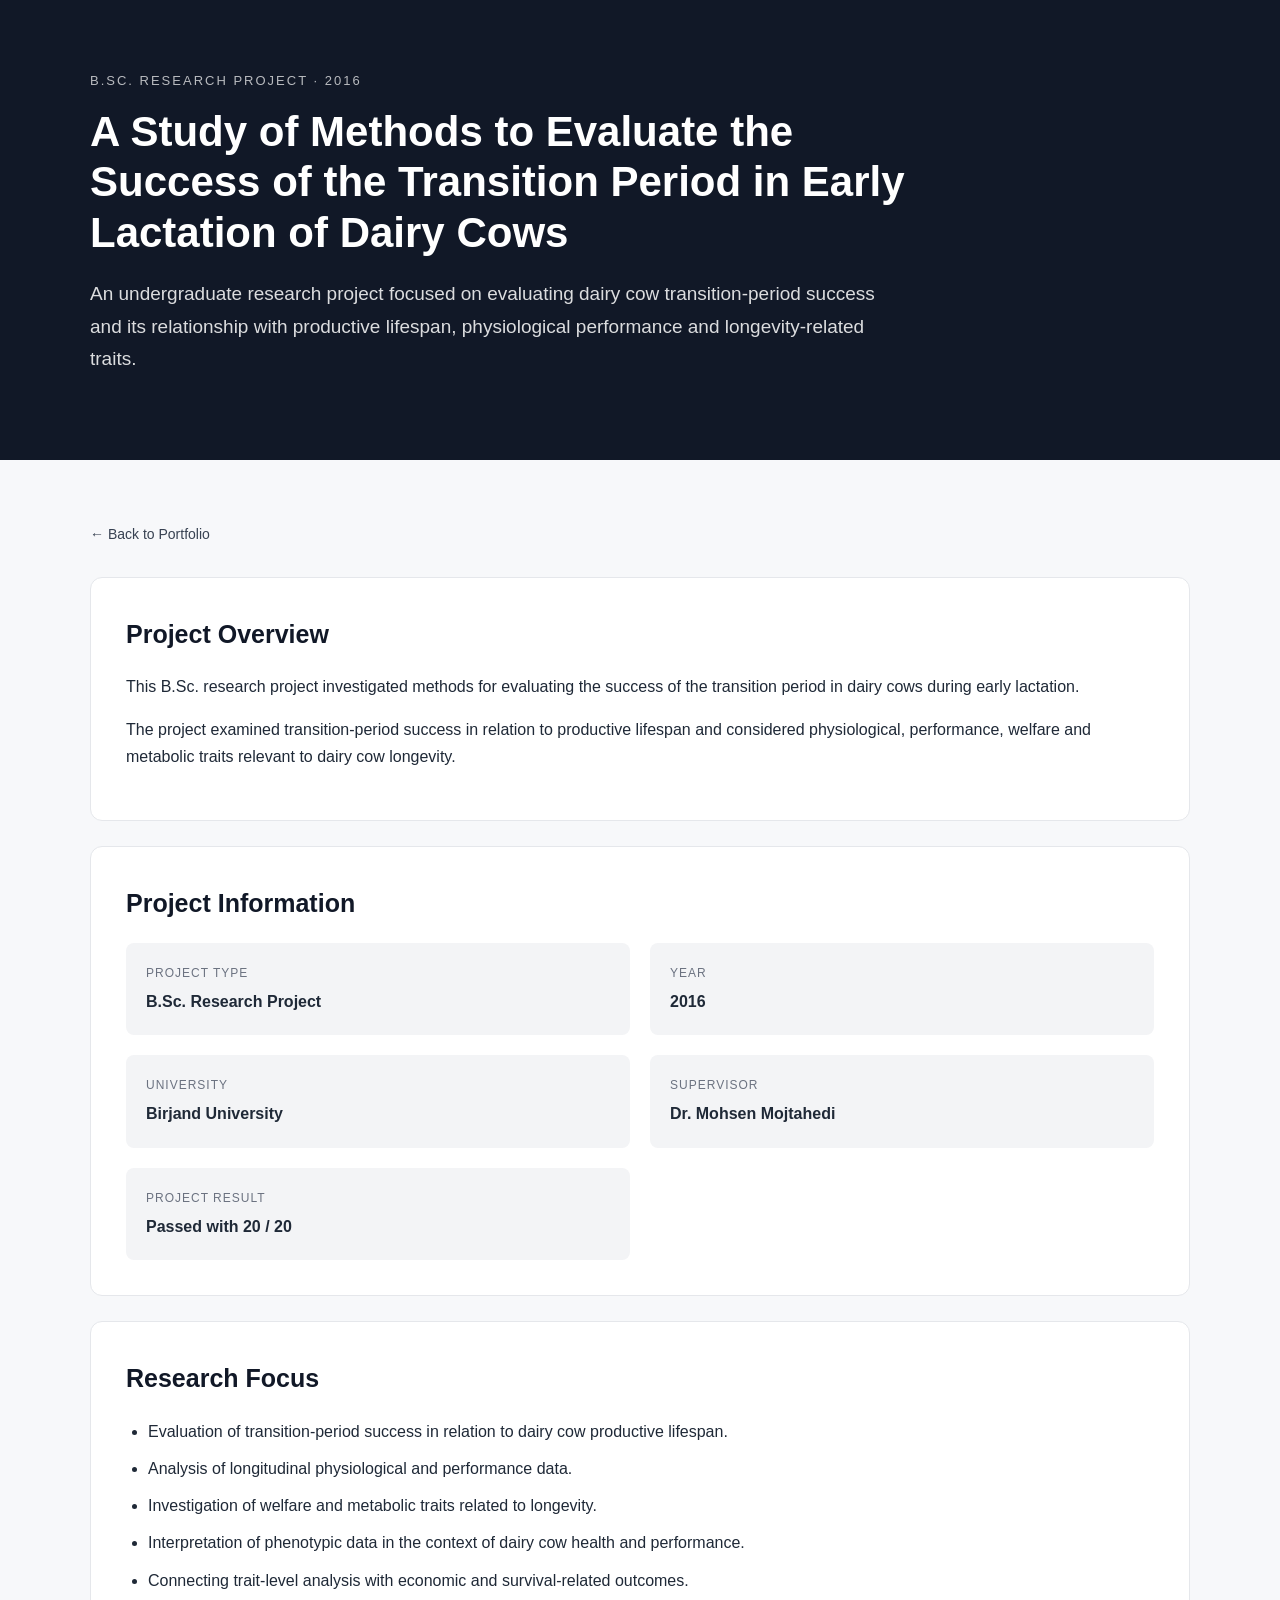
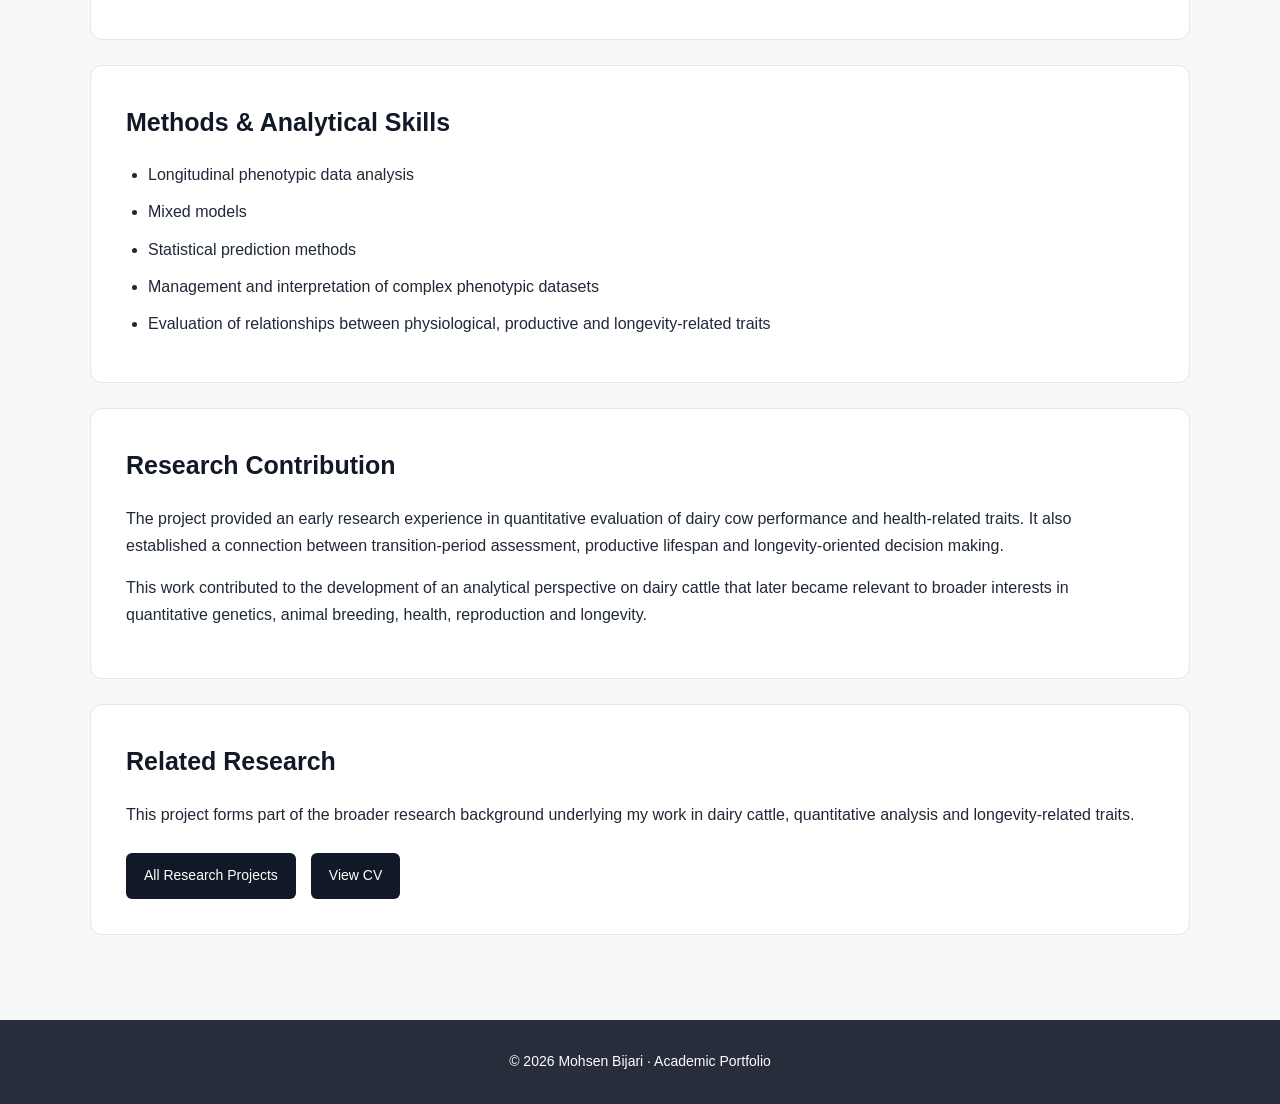
==== projects/dairy-transition-period.html @ c910ec45 "Create dairy-transition-period.html" ====
<!DOCTYPE html>
<html lang="en">

<head>

    <meta charset="UTF-8">

    <meta name="viewport"
          content="width=device-width, initial-scale=1.0">

    <title>Dairy Cow Transition Period | Mohsen Bijari</title>

    <style>

        * {
            box-sizing: border-box;
            margin: 0;
            padding: 0;
        }

        body {
            font-family: Arial, Helvetica, sans-serif;
            background: #f7f8fa;
            color: #1f2937;
            line-height: 1.7;
        }

        .container {
            width: 90%;
            max-width: 1100px;
            margin: auto;
        }

        header {
            background: #111827;
            color: white;
            padding: 70px 0;
        }

        .label {
            font-size: 13px;
            text-transform: uppercase;
            letter-spacing: 2px;
            opacity: 0.7;
            margin-bottom: 15px;
        }

        h1 {
            font-size: 42px;
            line-height: 1.2;
            margin-bottom: 20px;
            max-width: 850px;
        }

        .subtitle {
            font-size: 19px;
            max-width: 800px;
            opacity: 0.85;
        }

        main {
            padding: 60px 0;
        }

        .section {
            background: white;
            padding: 35px;
            margin-bottom: 25px;
            border-radius: 12px;
            border: 1px solid #e5e7eb;
        }

        h2 {
            font-size: 25px;
            margin-bottom: 18px;
            color: #111827;
        }

        p {
            margin-bottom: 15px;
        }

        ul {
            padding-left: 22px;
        }

        li {
            margin-bottom: 10px;
        }

        .project-meta {
            display: grid;
            grid-template-columns: repeat(2, 1fr);
            gap: 20px;
        }

        .meta-item {
            padding: 20px;
            background: #f3f4f6;
            border-radius: 8px;
        }

        .meta-label {
            font-size: 12px;
            text-transform: uppercase;
            letter-spacing: 1px;
            color: #6b7280;
            margin-bottom: 5px;
        }

        .meta-value {
            font-weight: 600;
        }

        .links {
            display: flex;
            gap: 15px;
            flex-wrap: wrap;
            margin-top: 25px;
        }

        .button {
            display: inline-block;
            padding: 11px 18px;
            background: #111827;
            color: white;
            text-decoration: none;
            border-radius: 6px;
            font-size: 14px;
        }

        .button:hover {
            opacity: 0.85;
        }

        .back-link {
            display: inline-block;
            margin-bottom: 30px;
            color: #374151;
            text-decoration: none;
            font-size: 14px;
        }

        footer {
            background: #111827;
            color: white;
            text-align: center;
            padding: 30px 0;
            font-size: 14px;
            opacity: 0.9;
        }

        @media (max-width: 700px) {

            h1 {
                font-size: 32px;
            }

            .project-meta {
                grid-template-columns: 1fr;
            }

            .section {
                padding: 25px;
            }

        }

    </style>

</head>


<body>


<header>

    <div class="container">

        <div class="label">
            B.Sc. Research Project · 2016
        </div>

        <h1>
            A Study of Methods to Evaluate the Success
            of the Transition Period in Early Lactation
            of Dairy Cows
        </h1>

        <p class="subtitle">
            An undergraduate research project focused on
            evaluating dairy cow transition-period success
            and its relationship with productive lifespan,
            physiological performance and longevity-related traits.
        </p>

    </div>

</header>


<main>

    <div class="container">

        <a href="../index.html" class="back-link">
            ← Back to Portfolio
        </a>


        <section class="section">

            <h2>
                Project Overview
            </h2>

            <p>
                This B.Sc. research project investigated methods
                for evaluating the success of the transition period
                in dairy cows during early lactation.
            </p>

            <p>
                The project examined transition-period success
                in relation to productive lifespan and considered
                physiological, performance, welfare and metabolic
                traits relevant to dairy cow longevity.
            </p>

        </section>


        <section class="section">

            <h2>
                Project Information
            </h2>

            <div class="project-meta">

                <div class="meta-item">

                    <div class="meta-label">
                        Project Type
                    </div>

                    <div class="meta-value">
                        B.Sc. Research Project
                    </div>

                </div>


                <div class="meta-item">

                    <div class="meta-label">
                        Year
                    </div>

                    <div class="meta-value">
                        2016
                    </div>

                </div>


                <div class="meta-item">

                    <div class="meta-label">
                        University
                    </div>

                    <div class="meta-value">
                        Birjand University
                    </div>

                </div>


                <div class="meta-item">

                    <div class="meta-label">
                        Supervisor
                    </div>

                    <div class="meta-value">
                        Dr. Mohsen Mojtahedi
                    </div>

                </div>


                <div class="meta-item">

                    <div class="meta-label">
                        Project Result
                    </div>

                    <div class="meta-value">
                        Passed with 20 / 20
                    </div>

                </div>

            </div>

        </section>


        <section class="section">

            <h2>
                Research Focus
            </h2>

            <ul>

                <li>
                    Evaluation of transition-period success
                    in relation to dairy cow productive lifespan.
                </li>

                <li>
                    Analysis of longitudinal physiological
                    and performance data.
                </li>

                <li>
                    Investigation of welfare and metabolic
                    traits related to longevity.
                </li>

                <li>
                    Interpretation of phenotypic data in the
                    context of dairy cow health and performance.
                </li>

                <li>
                    Connecting trait-level analysis with
                    economic and survival-related outcomes.
                </li>

            </ul>

        </section>


        <section class="section">

            <h2>
                Methods & Analytical Skills
            </h2>

            <ul>

                <li>
                    Longitudinal phenotypic data analysis
                </li>

                <li>
                    Mixed models
                </li>

                <li>
                    Statistical prediction methods
                </li>

                <li>
                    Management and interpretation of
                    complex phenotypic datasets
                </li>

                <li>
                    Evaluation of relationships between
                    physiological, productive and longevity-related traits
                </li>

            </ul>

        </section>


        <section class="section">

            <h2>
                Research Contribution
            </h2>

            <p>
                The project provided an early research experience
                in quantitative evaluation of dairy cow performance
                and health-related traits. It also established a
                connection between transition-period assessment,
                productive lifespan and longevity-oriented decision making.
            </p>

            <p>
                This work contributed to the development of an
                analytical perspective on dairy cattle that later
                became relevant to broader interests in quantitative
                genetics, animal breeding, health, reproduction and longevity.
            </p>

        </section>


        <section class="section">

            <h2>
                Related Research
            </h2>

            <p>
                This project forms part of the broader research
                background underlying my work in dairy cattle,
                quantitative analysis and longevity-related traits.
            </p>

            <div class="links">

                <a href="../index.html#research"
                   class="button">
                    All Research Projects
                </a>

                <a href="../Mohsen_Bijari_CV.pdf"
                   class="button">
                    View CV
                </a>

            </div>

        </section>


    </div>

</main>


<footer>

    <div class="container">

        © 2026 Mohsen Bijari · Academic Portfolio

    </div>

</footer>


</body>

</html>
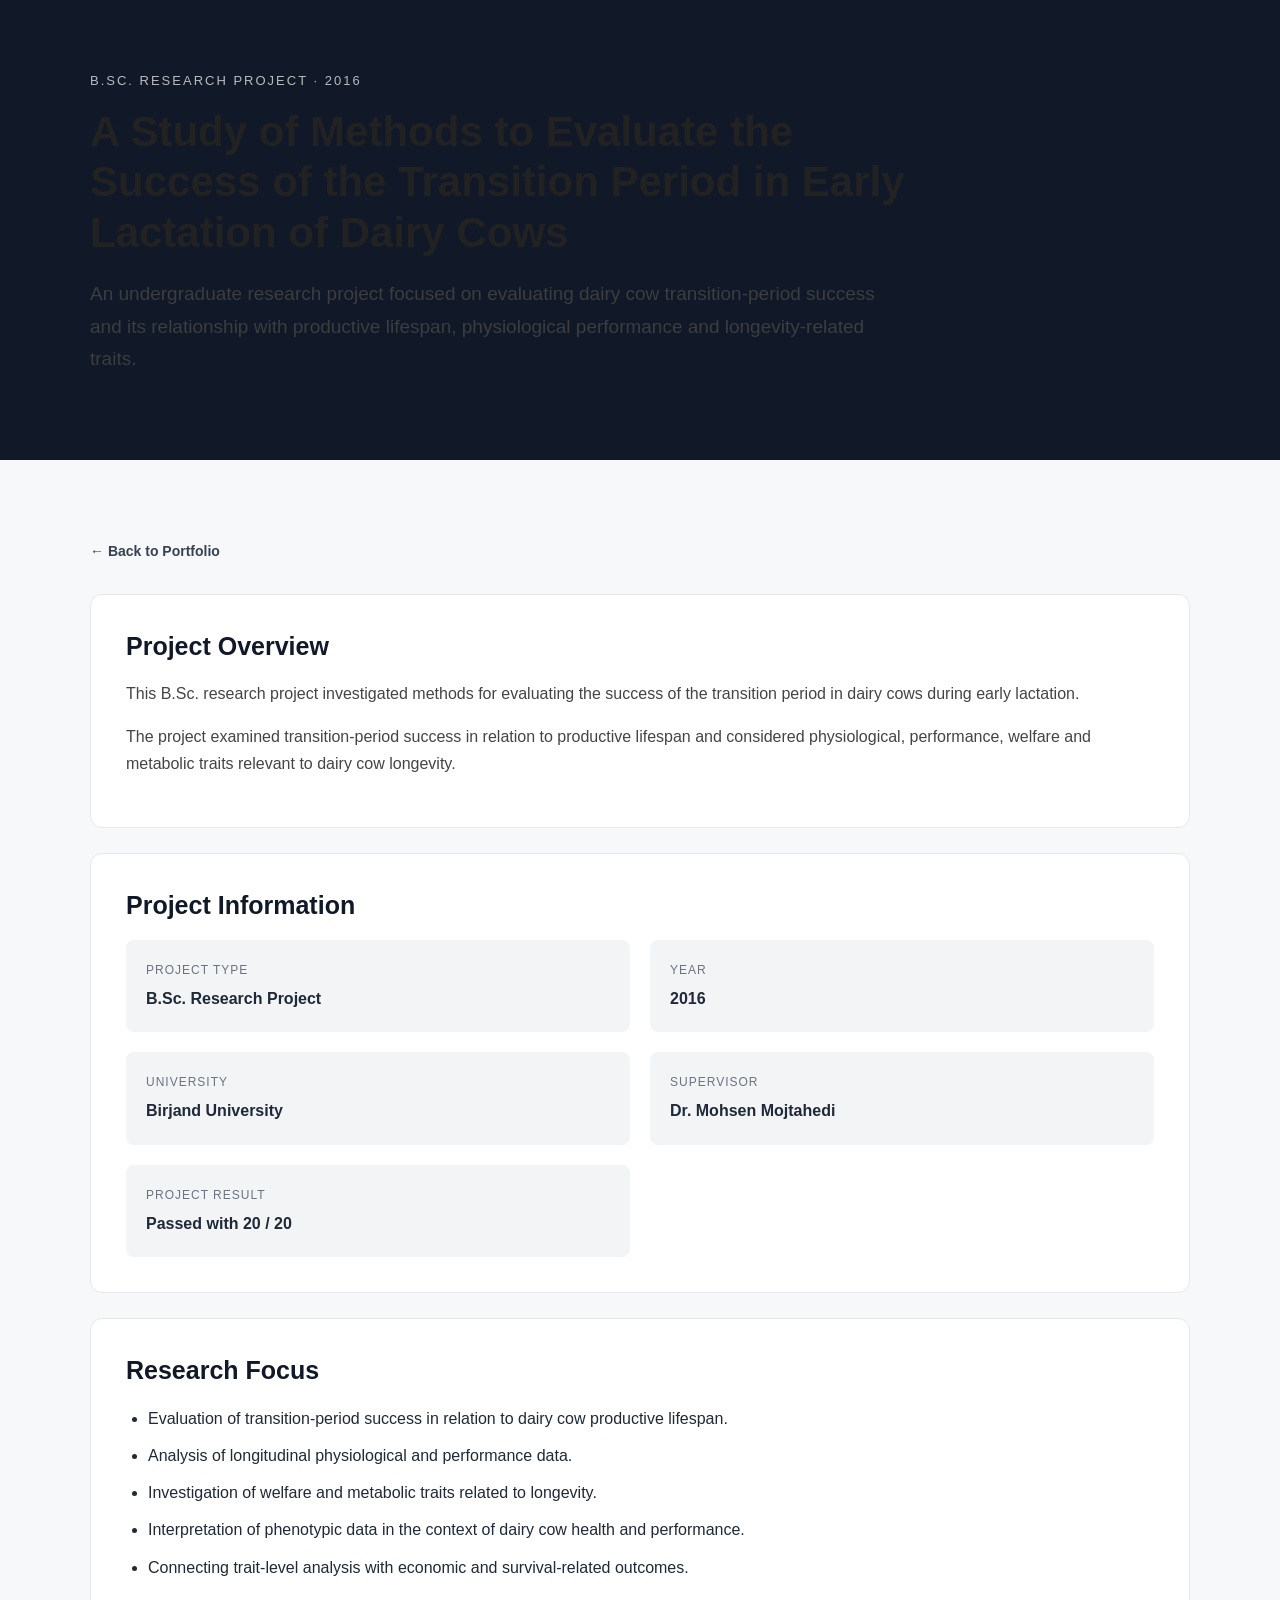
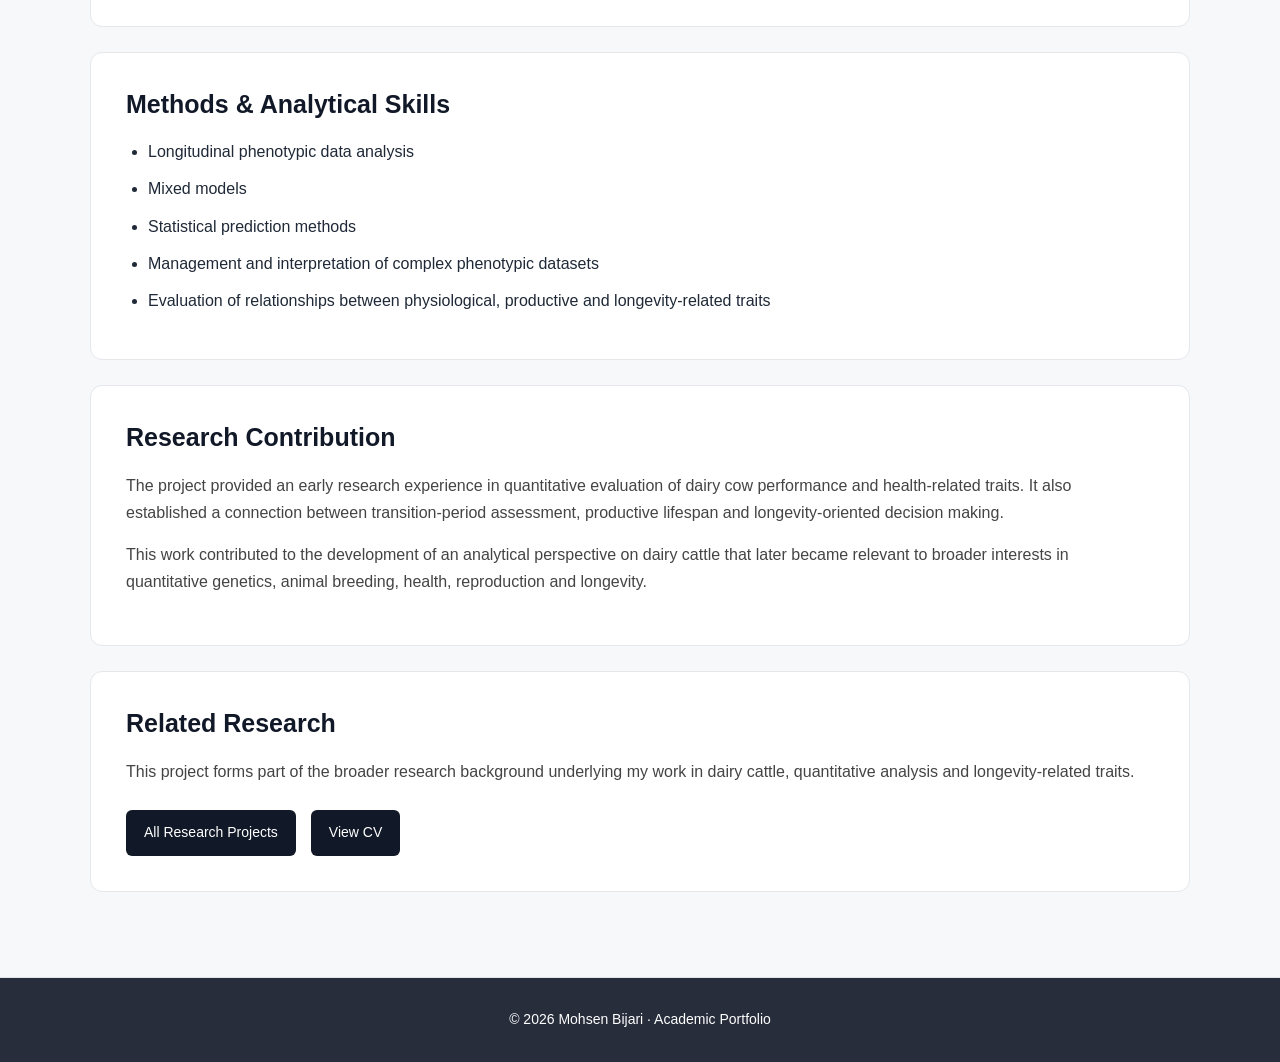
==== commit 456c392a: "Update dairy-transition-period.html" ====
--- a/projects/dairy-transition-period.html
+++ b/projects/dairy-transition-period.html
@@ -7,6 +7,7 @@
 
     <meta name="viewport"
           content="width=device-width, initial-scale=1.0">
+    <link rel="stylesheet" href="../style.css">
 
     <title>Dairy Cow Transition Period | Mohsen Bijari</title>
 
--- a/style.css
+++ b/style.css
@@ -0,0 +1,412 @@
+/* =========================================
+   MOHSEN BIJARI — ACADEMIC PORTFOLIO
+   Global Stylesheet
+========================================= */
+
+
+/* =========================================
+   RESET
+========================================= */
+
+* {
+    margin: 0;
+    padding: 0;
+    box-sizing: border-box;
+}
+
+
+/* =========================================
+   BASE
+========================================= */
+
+html {
+    scroll-behavior: smooth;
+}
+
+body {
+    font-family: Arial, Helvetica, sans-serif;
+    line-height: 1.7;
+    color: #222;
+    background: #f7f7f5;
+}
+
+a {
+    color: inherit;
+}
+
+.container {
+    width: 90%;
+    max-width: 1100px;
+    margin: 0 auto;
+}
+
+
+/* =========================================
+   NAVIGATION
+========================================= */
+
+nav {
+    background: #ffffff;
+    border-bottom: 1px solid #e5e5e5;
+}
+
+nav a {
+    text-decoration: none;
+    color: #333;
+}
+
+nav a:hover {
+    color: #777;
+}
+
+
+/* =========================================
+   SECTIONS
+========================================= */
+
+section {
+    padding: 80px 0;
+}
+
+.section-header {
+    margin-bottom: 45px;
+}
+
+.section-label {
+    font-size: 13px;
+    letter-spacing: 2px;
+    text-transform: uppercase;
+    color: #777;
+    margin-bottom: 10px;
+}
+
+.section-header h2 {
+    font-size: 34px;
+    line-height: 1.25;
+    margin-bottom: 12px;
+}
+
+.section-header p {
+    color: #777;
+}
+
+
+/* =========================================
+   HEADINGS & TEXT
+========================================= */
+
+h1,
+h2,
+h3,
+h4 {
+    color: #222;
+}
+
+h1 {
+    line-height: 1.2;
+}
+
+h2 {
+    line-height: 1.3;
+}
+
+h3 {
+    line-height: 1.4;
+}
+
+p {
+    color: #444;
+}
+
+
+/* =========================================
+   CARDS
+========================================= */
+
+.research-grid,
+.publications-grid {
+    display: grid;
+    grid-template-columns: repeat(3, 1fr);
+    gap: 25px;
+}
+
+.research-card,
+.publication-card {
+    background: #ffffff;
+    border: 1px solid #e2e2e2;
+    padding: 30px;
+}
+
+.research-card h3,
+.publication-card h3 {
+    margin-bottom: 15px;
+}
+
+.research-card p,
+.publication-card p {
+    color: #555;
+}
+
+
+/* =========================================
+   CARD LABELS
+========================================= */
+
+.research-number,
+.publication-year {
+    font-size: 12px;
+    letter-spacing: 1.5px;
+    text-transform: uppercase;
+    color: #777;
+    margin-bottom: 15px;
+}
+
+
+/* =========================================
+   LINKS
+========================================= */
+
+.research-link,
+.publication-link {
+    display: inline-block;
+    margin-top: 20px;
+    text-decoration: none;
+    font-weight: 600;
+    color: #222;
+}
+
+.research-link:hover,
+.publication-link:hover {
+    text-decoration: underline;
+}
+
+
+/* =========================================
+   BUTTONS
+========================================= */
+
+.btn {
+    display: inline-block;
+    padding: 12px 22px;
+    border: 1px solid #222;
+    text-decoration: none;
+    font-weight: 600;
+}
+
+.btn:hover {
+    background: #222;
+    color: #ffffff;
+}
+
+
+/* =========================================
+   TIMELINE
+========================================= */
+
+.timeline {
+    position: relative;
+    max-width: 900px;
+    margin: 0 auto;
+}
+
+.timeline-item {
+    position: relative;
+    padding: 0 0 45px 40px;
+    border-left: 1px solid #d8d8d8;
+}
+
+.timeline-item:last-child {
+    border-left: 1px solid transparent;
+    padding-bottom: 0;
+}
+
+.timeline-item::before {
+    content: "";
+    position: absolute;
+    left: -5px;
+    top: 5px;
+    width: 9px;
+    height: 9px;
+    background: #222;
+    border-radius: 50%;
+}
+
+.timeline-year {
+    font-size: 13px;
+    letter-spacing: 1.5px;
+    text-transform: uppercase;
+    color: #777;
+    margin-bottom: 8px;
+}
+
+.timeline-title {
+    font-size: 21px;
+    margin-bottom: 8px;
+}
+
+.timeline-description {
+    color: #555;
+}
+
+
+/* =========================================
+   PROJECT / PUBLICATION DETAIL PAGES
+========================================= */
+
+.page-header {
+    padding: 70px 0 50px;
+    background: #ffffff;
+    border-bottom: 1px solid #e2e2e2;
+}
+
+.page-header .label {
+    font-size: 13px;
+    letter-spacing: 2px;
+    text-transform: uppercase;
+    color: #777;
+    margin-bottom: 15px;
+}
+
+.page-header h1 {
+    font-size: 42px;
+    max-width: 850px;
+    margin-bottom: 18px;
+}
+
+.page-header .subtitle {
+    max-width: 800px;
+    color: #666;
+    font-size: 18px;
+}
+
+.detail-section {
+    padding: 55px 0;
+}
+
+.detail-section h2 {
+    font-size: 26px;
+    margin-bottom: 20px;
+}
+
+.detail-section p {
+    max-width: 850px;
+    margin-bottom: 16px;
+}
+
+
+/* =========================================
+   INFO GRID
+========================================= */
+
+.info-grid {
+    display: grid;
+    grid-template-columns: repeat(2, 1fr);
+    gap: 20px;
+    margin-top: 25px;
+}
+
+.info-box {
+    background: #ffffff;
+    border: 1px solid #e2e2e2;
+    padding: 25px;
+}
+
+.info-title {
+    font-size: 12px;
+    letter-spacing: 1.5px;
+    text-transform: uppercase;
+    color: #777;
+    margin-bottom: 7px;
+}
+
+.info-value {
+    font-size: 17px;
+    font-weight: 600;
+}
+
+
+/* =========================================
+   LISTS
+========================================= */
+
+.detail-section ul {
+    max-width: 850px;
+    padding-left: 22px;
+}
+
+.detail-section li {
+    margin-bottom: 10px;
+    color: #444;
+}
+
+
+/* =========================================
+   BACK LINK
+========================================= */
+
+.back-link {
+    display: inline-block;
+    margin-top: 20px;
+    text-decoration: none;
+    font-weight: 600;
+}
+
+.back-link:hover {
+    text-decoration: underline;
+}
+
+
+/* =========================================
+   FOOTER
+========================================= */
+
+footer {
+    padding: 35px 0;
+    background: #ffffff;
+    border-top: 1px solid #e2e2e2;
+    color: #777;
+    font-size: 14px;
+}
+
+
+/* =========================================
+   RESPONSIVE
+========================================= */
+
+@media (max-width: 850px) {
+
+    .research-grid,
+    .publications-grid {
+        grid-template-columns: 1fr 1fr;
+    }
+
+}
+
+@media (max-width: 650px) {
+
+    section {
+        padding: 60px 0;
+    }
+
+    .research-grid,
+    .publications-grid {
+        grid-template-columns: 1fr;
+    }
+
+    .info-grid {
+        grid-template-columns: 1fr;
+    }
+
+    .section-header h2 {
+        font-size: 29px;
+    }
+
+    .page-header h1 {
+        font-size: 32px;
+    }
+
+    .timeline-item {
+        padding-left: 30px;
+    }
+
+  }
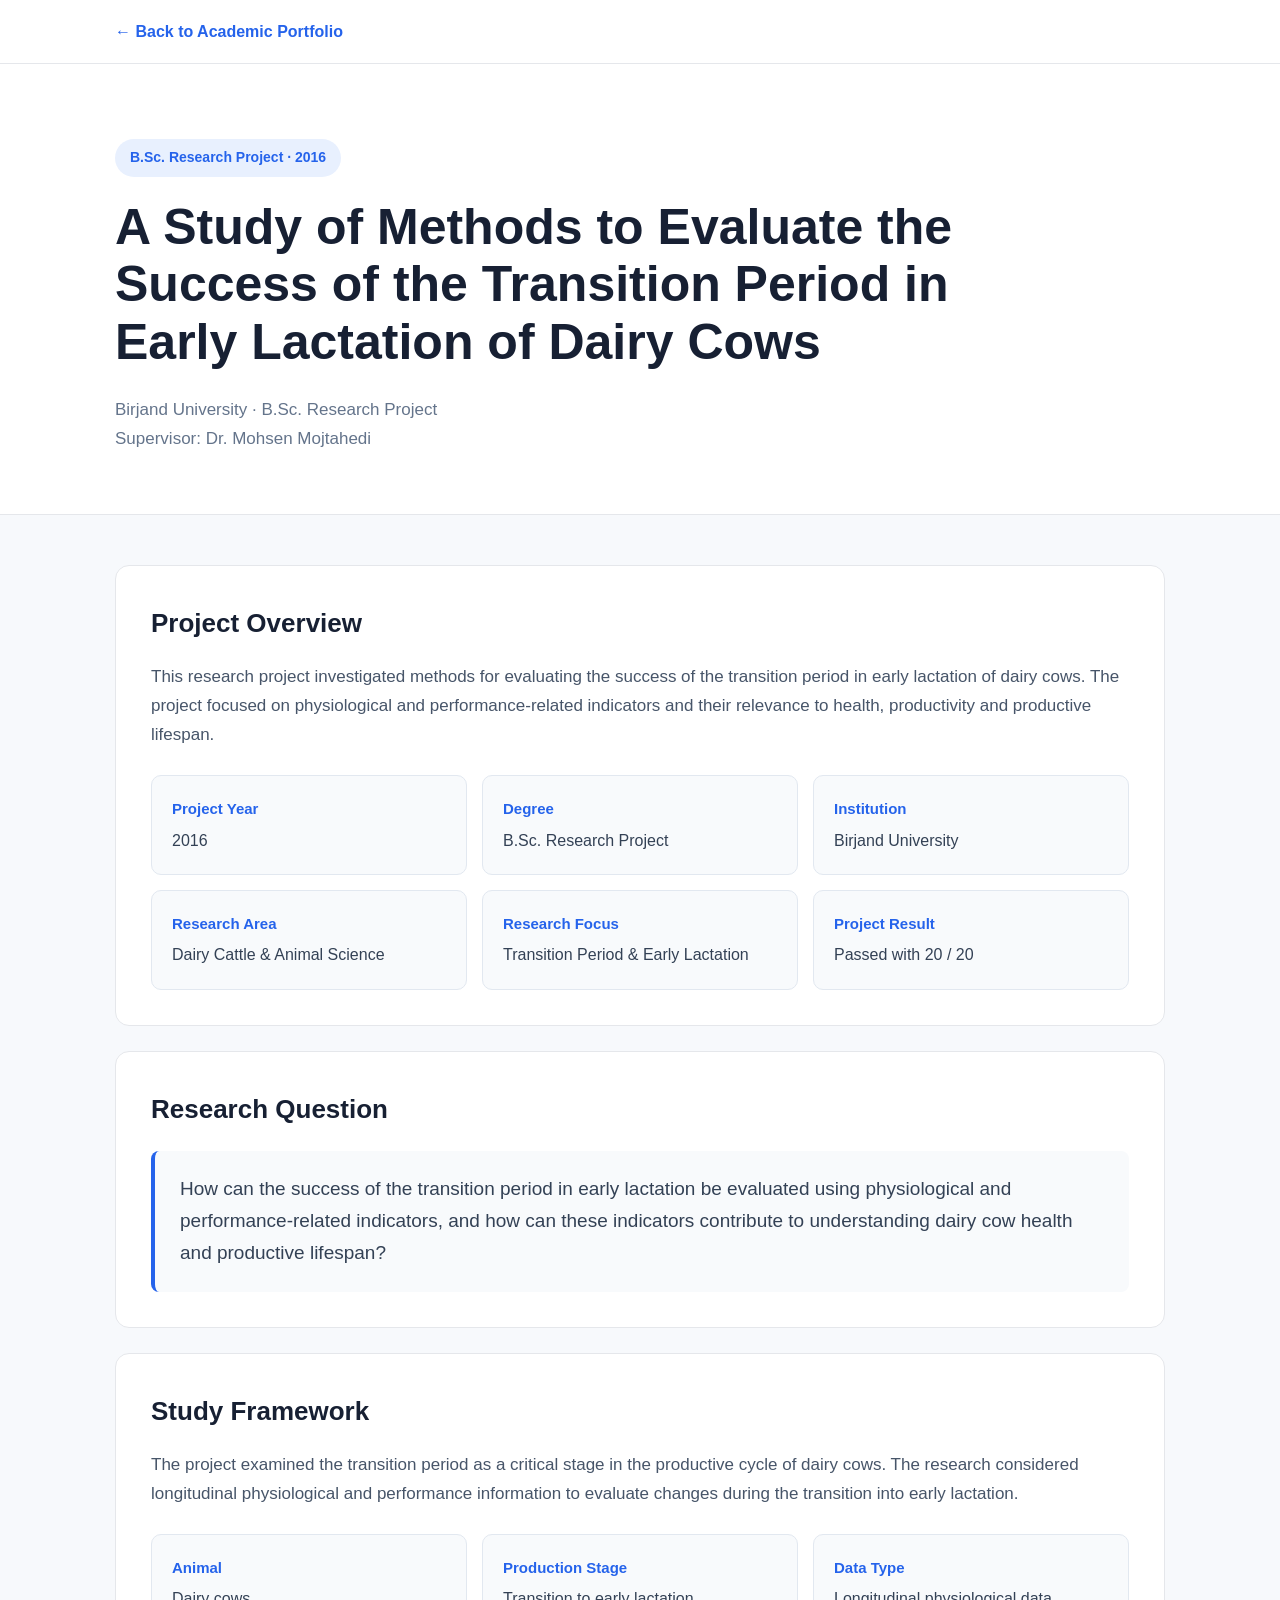
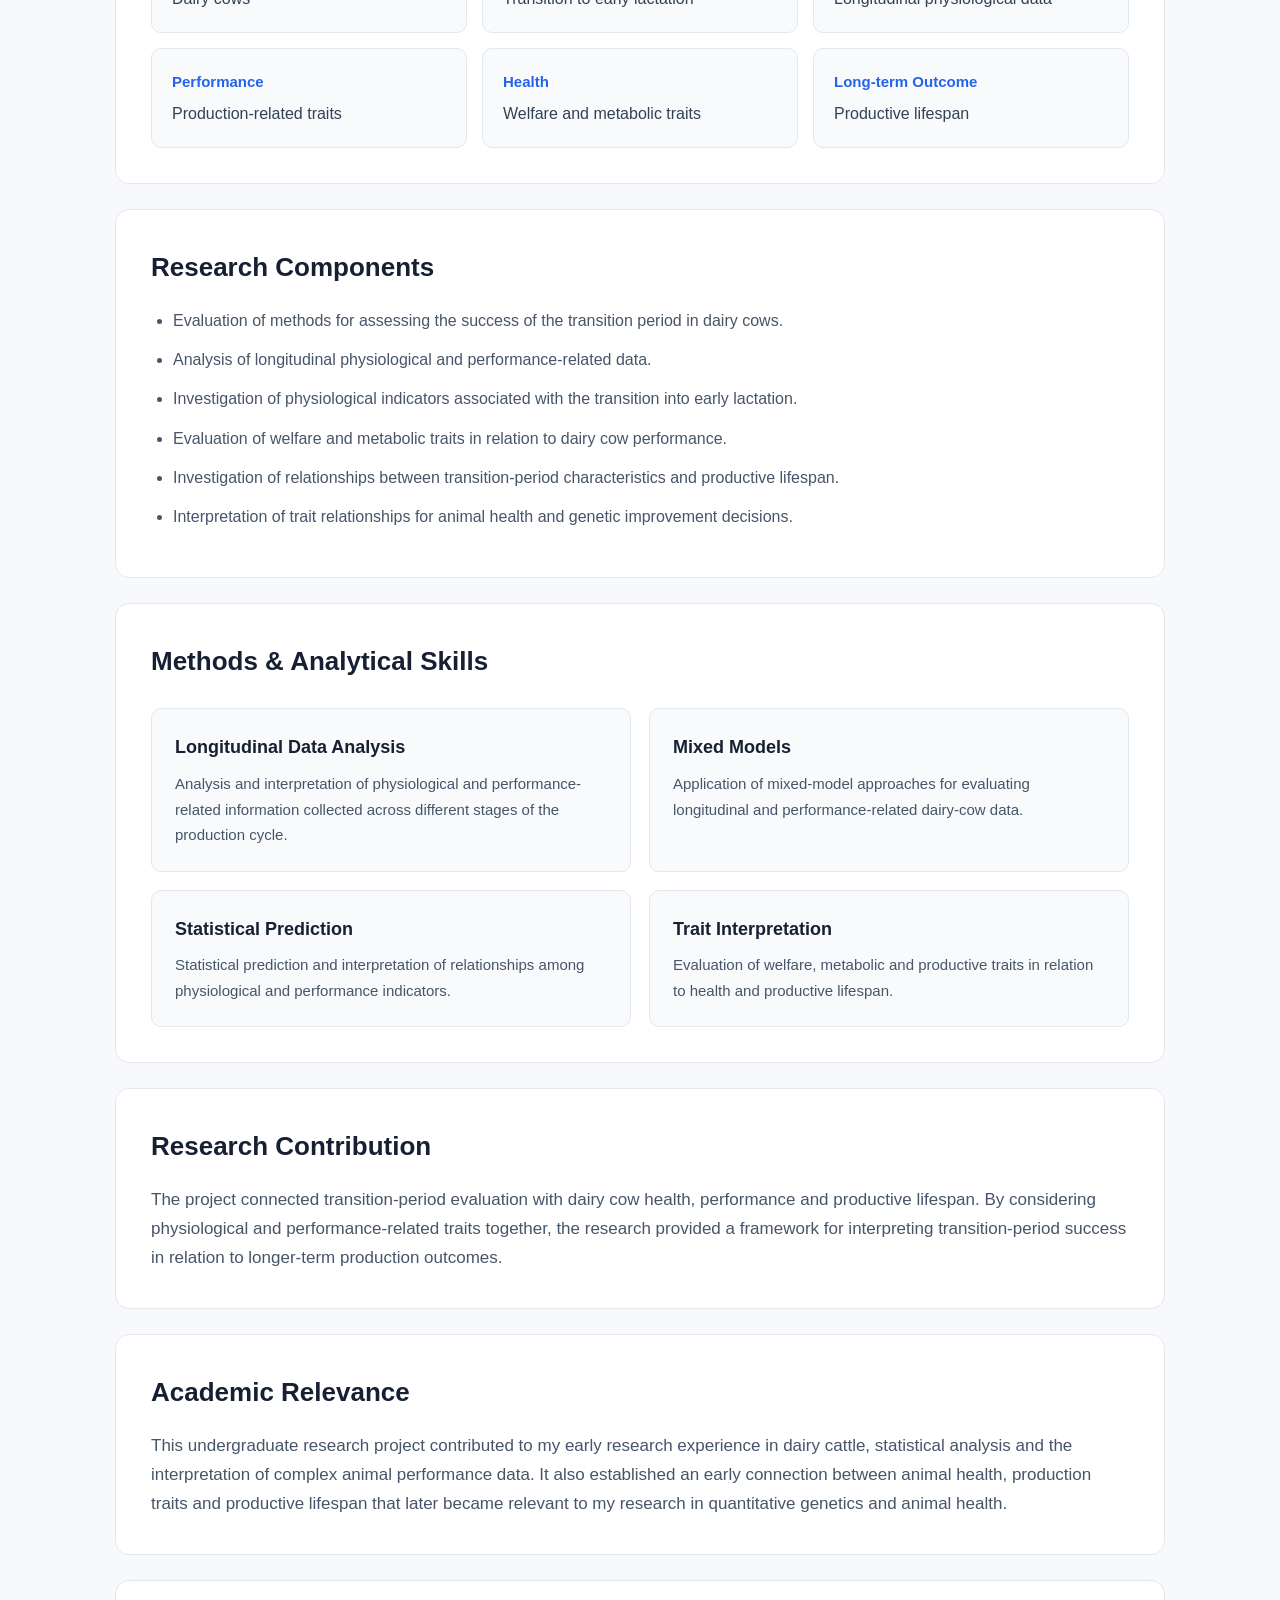
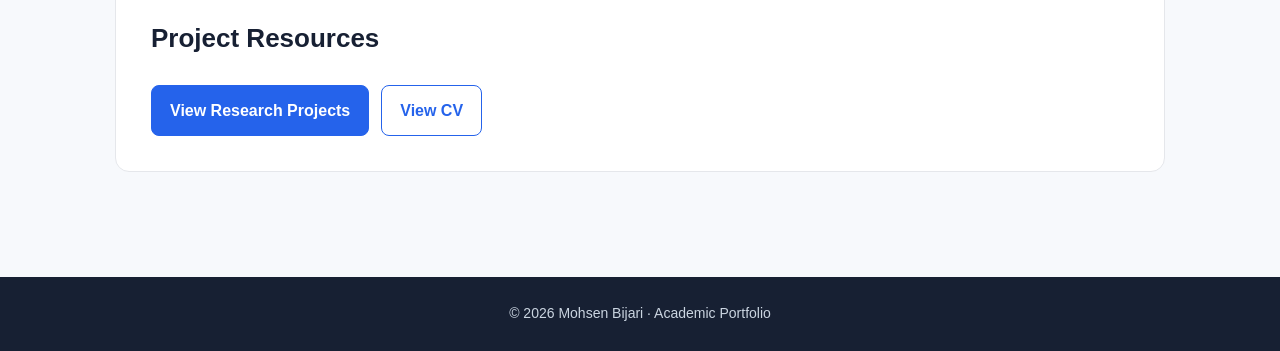
==== commit c2fdf935: "Update dairy-transition-period.html" ====
--- a/projects/dairy-transition-period.html
+++ b/projects/dairy-transition-period.html
@@ -4,170 +4,16 @@
 <head>
 
     <meta charset="UTF-8">
-
-    <meta name="viewport"
-          content="width=device-width, initial-scale=1.0">
+    <meta name="viewport" content="width=device-width, initial-scale=1.0">
+
     <link rel="stylesheet" href="../style.css">
 
     <title>Dairy Cow Transition Period | Mohsen Bijari</title>
 
-    <style>
-
-        * {
-            box-sizing: border-box;
-            margin: 0;
-            padding: 0;
-        }
-
-        body {
-            font-family: Arial, Helvetica, sans-serif;
-            background: #f7f8fa;
-            color: #1f2937;
-            line-height: 1.7;
-        }
-
-        .container {
-            width: 90%;
-            max-width: 1100px;
-            margin: auto;
-        }
-
-        header {
-            background: #111827;
-            color: white;
-            padding: 70px 0;
-        }
-
-        .label {
-            font-size: 13px;
-            text-transform: uppercase;
-            letter-spacing: 2px;
-            opacity: 0.7;
-            margin-bottom: 15px;
-        }
-
-        h1 {
-            font-size: 42px;
-            line-height: 1.2;
-            margin-bottom: 20px;
-            max-width: 850px;
-        }
-
-        .subtitle {
-            font-size: 19px;
-            max-width: 800px;
-            opacity: 0.85;
-        }
-
-        main {
-            padding: 60px 0;
-        }
-
-        .section {
-            background: white;
-            padding: 35px;
-            margin-bottom: 25px;
-            border-radius: 12px;
-            border: 1px solid #e5e7eb;
-        }
-
-        h2 {
-            font-size: 25px;
-            margin-bottom: 18px;
-            color: #111827;
-        }
-
-        p {
-            margin-bottom: 15px;
-        }
-
-        ul {
-            padding-left: 22px;
-        }
-
-        li {
-            margin-bottom: 10px;
-        }
-
-        .project-meta {
-            display: grid;
-            grid-template-columns: repeat(2, 1fr);
-            gap: 20px;
-        }
-
-        .meta-item {
-            padding: 20px;
-            background: #f3f4f6;
-            border-radius: 8px;
-        }
-
-        .meta-label {
-            font-size: 12px;
-            text-transform: uppercase;
-            letter-spacing: 1px;
-            color: #6b7280;
-            margin-bottom: 5px;
-        }
-
-        .meta-value {
-            font-weight: 600;
-        }
-
-        .links {
-            display: flex;
-            gap: 15px;
-            flex-wrap: wrap;
-            margin-top: 25px;
-        }
-
-        .button {
-            display: inline-block;
-            padding: 11px 18px;
-            background: #111827;
-            color: white;
-            text-decoration: none;
-            border-radius: 6px;
-            font-size: 14px;
-        }
-
-        .button:hover {
-            opacity: 0.85;
-        }
-
-        .back-link {
-            display: inline-block;
-            margin-bottom: 30px;
-            color: #374151;
-            text-decoration: none;
-            font-size: 14px;
-        }
-
-        footer {
-            background: #111827;
-            color: white;
-            text-align: center;
-            padding: 30px 0;
-            font-size: 14px;
-            opacity: 0.9;
-        }
-
-        @media (max-width: 700px) {
-
-            h1 {
-                font-size: 32px;
-            }
-
-            .project-meta {
-                grid-template-columns: 1fr;
-            }
-
-            .section {
-                padding: 25px;
-            }
-
-        }
-
-    </style>
+    <meta
+        name="description"
+        content="B.Sc. research project by Mohsen Bijari investigating methods to evaluate the success of the transition period in early lactation of dairy cows."
+    >
 
 </head>
 
@@ -175,280 +21,357 @@
 <body>
 
 
-<header>
-
-    <div class="container">
-
-        <div class="label">
-            B.Sc. Research Project · 2016
+    <!-- NAVIGATION -->
+
+    <nav>
+
+        <div class="container nav-inner">
+
+            <a href="../index.html" class="back-link">
+                ← Back to Academic Portfolio
+            </a>
+
         </div>
 
-        <h1>
-            A Study of Methods to Evaluate the Success
-            of the Transition Period in Early Lactation
-            of Dairy Cows
-        </h1>
-
-        <p class="subtitle">
-            An undergraduate research project focused on
-            evaluating dairy cow transition-period success
-            and its relationship with productive lifespan,
-            physiological performance and longevity-related traits.
-        </p>
-
-    </div>
-
-</header>
-
-
-<main>
-
-    <div class="container">
-
-        <a href="../index.html" class="back-link">
-            ← Back to Portfolio
-        </a>
-
-
-        <section class="section">
-
-            <h2>
-                Project Overview
-            </h2>
-
-            <p>
-                This B.Sc. research project investigated methods
-                for evaluating the success of the transition period
-                in dairy cows during early lactation.
+    </nav>
+
+
+    <!-- HERO -->
+
+    <header class="project-header">
+
+        <div class="container">
+
+            <span class="project-label">
+                B.Sc. Research Project · 2016
+            </span>
+
+            <h1>
+                A Study of Methods to Evaluate the Success of the
+                Transition Period in Early Lactation of Dairy Cows
+            </h1>
+
+            <p class="project-meta">
+                Birjand University · B.Sc. Research Project
             </p>
 
-            <p>
-                The project examined transition-period success
-                in relation to productive lifespan and considered
-                physiological, performance, welfare and metabolic
-                traits relevant to dairy cow longevity.
+            <p class="project-meta">
+                Supervisor: Dr. Mohsen Mojtahedi
             </p>
 
-        </section>
-
-
-        <section class="section">
-
-            <h2>
-                Project Information
-            </h2>
-
-            <div class="project-meta">
-
-                <div class="meta-item">
-
-                    <div class="meta-label">
-                        Project Type
-                    </div>
-
-                    <div class="meta-value">
-                        B.Sc. Research Project
-                    </div>
-
-                </div>
-
-
-                <div class="meta-item">
-
-                    <div class="meta-label">
-                        Year
-                    </div>
-
-                    <div class="meta-value">
-                        2016
-                    </div>
-
-                </div>
-
-
-                <div class="meta-item">
-
-                    <div class="meta-label">
-                        University
-                    </div>
-
-                    <div class="meta-value">
-                        Birjand University
-                    </div>
-
-                </div>
-
-
-                <div class="meta-item">
-
-                    <div class="meta-label">
-                        Supervisor
-                    </div>
-
-                    <div class="meta-value">
-                        Dr. Mohsen Mojtahedi
-                    </div>
-
-                </div>
-
-
-                <div class="meta-item">
-
-                    <div class="meta-label">
-                        Project Result
-                    </div>
-
-                    <div class="meta-value">
-                        Passed with 20 / 20
-                    </div>
-
-                </div>
-
-            </div>
-
-        </section>
-
-
-        <section class="section">
-
-            <h2>
-                Research Focus
-            </h2>
-
-            <ul>
-
-                <li>
-                    Evaluation of transition-period success
-                    in relation to dairy cow productive lifespan.
-                </li>
-
-                <li>
-                    Analysis of longitudinal physiological
-                    and performance data.
-                </li>
-
-                <li>
-                    Investigation of welfare and metabolic
-                    traits related to longevity.
-                </li>
-
-                <li>
-                    Interpretation of phenotypic data in the
-                    context of dairy cow health and performance.
-                </li>
-
-                <li>
-                    Connecting trait-level analysis with
-                    economic and survival-related outcomes.
-                </li>
-
-            </ul>
-
-        </section>
-
-
-        <section class="section">
-
-            <h2>
-                Methods & Analytical Skills
-            </h2>
-
-            <ul>
-
-                <li>
-                    Longitudinal phenotypic data analysis
-                </li>
-
-                <li>
-                    Mixed models
-                </li>
-
-                <li>
-                    Statistical prediction methods
-                </li>
-
-                <li>
-                    Management and interpretation of
-                    complex phenotypic datasets
-                </li>
-
-                <li>
-                    Evaluation of relationships between
-                    physiological, productive and longevity-related traits
-                </li>
-
-            </ul>
-
-        </section>
-
-
-        <section class="section">
-
-            <h2>
-                Research Contribution
-            </h2>
-
-            <p>
-                The project provided an early research experience
-                in quantitative evaluation of dairy cow performance
-                and health-related traits. It also established a
-                connection between transition-period assessment,
-                productive lifespan and longevity-oriented decision making.
-            </p>
-
-            <p>
-                This work contributed to the development of an
-                analytical perspective on dairy cattle that later
-                became relevant to broader interests in quantitative
-                genetics, animal breeding, health, reproduction and longevity.
-            </p>
-
-        </section>
-
-
-        <section class="section">
-
-            <h2>
-                Related Research
-            </h2>
-
-            <p>
-                This project forms part of the broader research
-                background underlying my work in dairy cattle,
-                quantitative analysis and longevity-related traits.
-            </p>
-
-            <div class="links">
-
-                <a href="../index.html#research"
-                   class="button">
-                    All Research Projects
-                </a>
-
-                <a href="../Mohsen_Bijari_CV.pdf"
-                   class="button">
-                    View CV
-                </a>
-
-            </div>
-
-        </section>
-
-
-    </div>
-
-</main>
-
-
-<footer>
-
-    <div class="container">
+        </div>
+
+    </header>
+
+
+    <main>
+
+        <div class="container">
+
+
+            <!-- OVERVIEW -->
+
+            <section class="section">
+
+                <h2>Project Overview</h2>
+
+                <p>
+                    This research project investigated methods for evaluating
+                    the success of the transition period in early lactation
+                    of dairy cows. The project focused on physiological and
+                    performance-related indicators and their relevance to
+                    health, productivity and productive lifespan.
+                </p>
+
+                <div class="overview">
+
+                    <div class="overview-card">
+                        <strong>Project Year</strong>
+                        <span>2016</span>
+                    </div>
+
+                    <div class="overview-card">
+                        <strong>Degree</strong>
+                        <span>B.Sc. Research Project</span>
+                    </div>
+
+                    <div class="overview-card">
+                        <strong>Institution</strong>
+                        <span>Birjand University</span>
+                    </div>
+
+                    <div class="overview-card">
+                        <strong>Research Area</strong>
+                        <span>Dairy Cattle &amp; Animal Science</span>
+                    </div>
+
+                    <div class="overview-card">
+                        <strong>Research Focus</strong>
+                        <span>Transition Period &amp; Early Lactation</span>
+                    </div>
+
+                    <div class="overview-card">
+                        <strong>Project Result</strong>
+                        <span>Passed with 20 / 20</span>
+                    </div>
+
+                </div>
+
+            </section>
+
+
+            <!-- RESEARCH QUESTION -->
+
+            <section class="section">
+
+                <h2>Research Question</h2>
+
+                <div class="research-question">
+
+                    <p>
+                        How can the success of the transition period in early
+                        lactation be evaluated using physiological and
+                        performance-related indicators, and how can these
+                        indicators contribute to understanding dairy cow
+                        health and productive lifespan?
+                    </p>
+
+                </div>
+
+            </section>
+
+
+            <!-- STUDY FRAMEWORK -->
+
+            <section class="section">
+
+                <h2>Study Framework</h2>
+
+                <p>
+                    The project examined the transition period as a critical
+                    stage in the productive cycle of dairy cows. The research
+                    considered longitudinal physiological and performance
+                    information to evaluate changes during the transition
+                    into early lactation.
+                </p>
+
+                <div class="overview">
+
+                    <div class="overview-card">
+                        <strong>Animal</strong>
+                        <span>Dairy cows</span>
+                    </div>
+
+                    <div class="overview-card">
+                        <strong>Production Stage</strong>
+                        <span>Transition to early lactation</span>
+                    </div>
+
+                    <div class="overview-card">
+                        <strong>Data Type</strong>
+                        <span>Longitudinal physiological data</span>
+                    </div>
+
+                    <div class="overview-card">
+                        <strong>Performance</strong>
+                        <span>Production-related traits</span>
+                    </div>
+
+                    <div class="overview-card">
+                        <strong>Health</strong>
+                        <span>Welfare and metabolic traits</span>
+                    </div>
+
+                    <div class="overview-card">
+                        <strong>Long-term Outcome</strong>
+                        <span>Productive lifespan</span>
+                    </div>
+
+                </div>
+
+            </section>
+
+
+            <!-- RESEARCH COMPONENTS -->
+
+            <section class="section">
+
+                <h2>Research Components</h2>
+
+                <ul class="research-list">
+
+                    <li>
+                        Evaluation of methods for assessing the success
+                        of the transition period in dairy cows.
+                    </li>
+
+                    <li>
+                        Analysis of longitudinal physiological and
+                        performance-related data.
+                    </li>
+
+                    <li>
+                        Investigation of physiological indicators associated
+                        with the transition into early lactation.
+                    </li>
+
+                    <li>
+                        Evaluation of welfare and metabolic traits in relation
+                        to dairy cow performance.
+                    </li>
+
+                    <li>
+                        Investigation of relationships between transition-period
+                        characteristics and productive lifespan.
+                    </li>
+
+                    <li>
+                        Interpretation of trait relationships for animal
+                        health and genetic improvement decisions.
+                    </li>
+
+                </ul>
+
+            </section>
+
+
+            <!-- METHODS -->
+
+            <section class="section">
+
+                <h2>Methods &amp; Analytical Skills</h2>
+
+                <div class="methods">
+
+                    <div class="method-card">
+
+                        <h3>Longitudinal Data Analysis</h3>
+
+                        <p>
+                            Analysis and interpretation of physiological and
+                            performance-related information collected across
+                            different stages of the production cycle.
+                        </p>
+
+                    </div>
+
+
+                    <div class="method-card">
+
+                        <h3>Mixed Models</h3>
+
+                        <p>
+                            Application of mixed-model approaches for
+                            evaluating longitudinal and performance-related
+                            dairy-cow data.
+                        </p>
+
+                    </div>
+
+
+                    <div class="method-card">
+
+                        <h3>Statistical Prediction</h3>
+
+                        <p>
+                            Statistical prediction and interpretation of
+                            relationships among physiological and performance
+                            indicators.
+                        </p>
+
+                    </div>
+
+
+                    <div class="method-card">
+
+                        <h3>Trait Interpretation</h3>
+
+                        <p>
+                            Evaluation of welfare, metabolic and productive
+                            traits in relation to health and productive
+                            lifespan.
+                        </p>
+
+                    </div>
+
+                </div>
+
+            </section>
+
+
+            <!-- RESEARCH CONTRIBUTION -->
+
+            <section class="section">
+
+                <h2>Research Contribution</h2>
+
+                <p>
+                    The project connected transition-period evaluation with
+                    dairy cow health, performance and productive lifespan.
+                    By considering physiological and performance-related
+                    traits together, the research provided a framework for
+                    interpreting transition-period success in relation to
+                    longer-term production outcomes.
+                </p>
+
+            </section>
+
+
+            <!-- ACADEMIC RELEVANCE -->
+
+            <section class="section">
+
+                <h2>Academic Relevance</h2>
+
+                <p>
+                    This undergraduate research project contributed to my
+                    early research experience in dairy cattle, statistical
+                    analysis and the interpretation of complex animal
+                    performance data. It also established an early connection
+                    between animal health, production traits and productive
+                    lifespan that later became relevant to my research in
+                    quantitative genetics and animal health.
+                </p>
+
+            </section>
+
+
+            <!-- LINKS -->
+
+            <section class="section">
+
+                <h2>Project Resources</h2>
+
+                <div class="buttons">
+
+                    <a
+                        href="../index.html#research"
+                        class="button button-primary">
+                        View Research Projects
+                    </a>
+
+                    <a
+                        href="../Mohsen_Bijari_CV.pdf"
+                        target="_blank"
+                        class="button">
+                        View CV
+                    </a>
+
+                </div>
+
+            </section>
+
+
+        </div>
+
+    </main>
+
+
+    <footer>
 
         © 2026 Mohsen Bijari · Academic Portfolio
 
-    </div>
-
-</footer>
+    </footer>
 
 
 </body>
--- a/style.css
+++ b/style.css
@@ -1,23 +1,13 @@
 /* =========================================
    MOHSEN BIJARI — ACADEMIC PORTFOLIO
-   Global Stylesheet
-========================================= */
-
-
-/* =========================================
-   RESET
+   GLOBAL STYLESHEET
 ========================================= */
 
 * {
+    box-sizing: border-box;
     margin: 0;
     padding: 0;
-    box-sizing: border-box;
-}
-
-
-/* =========================================
-   BASE
-========================================= */
+}
 
 html {
     scroll-behavior: smooth;
@@ -25,19 +15,19 @@
 
 body {
     font-family: Arial, Helvetica, sans-serif;
+    background: #f7f9fc;
+    color: #263238;
     line-height: 1.7;
-    color: #222;
-    background: #f7f7f5;
 }
 
 a {
     color: inherit;
+    text-decoration: none;
 }
 
 .container {
-    width: 90%;
-    max-width: 1100px;
-    margin: 0 auto;
+    width: min(1050px, 92%);
+    margin: auto;
 }
 
 
@@ -47,26 +37,274 @@
 
 nav {
     background: #ffffff;
-    border-bottom: 1px solid #e5e5e5;
-}
-
-nav a {
-    text-decoration: none;
-    color: #333;
-}
-
-nav a:hover {
-    color: #777;
-}
-
-
-/* =========================================
-   SECTIONS
-========================================= */
-
-section {
-    padding: 80px 0;
-}
+    border-bottom: 1px solid #e5e7eb;
+    padding: 18px 0;
+}
+
+.nav-inner {
+    display: flex;
+    justify-content: space-between;
+    align-items: center;
+}
+
+.back-link {
+    color: #2563eb;
+    font-weight: 600;
+}
+
+.back-link:hover {
+    text-decoration: underline;
+}
+
+
+/* =========================================
+   PROJECT HEADER
+========================================= */
+
+.project-header {
+    background: #ffffff;
+    padding: 75px 0 60px;
+    border-bottom: 1px solid #e5e7eb;
+}
+
+.project-label {
+    display: inline-block;
+    background: #e8f0fe;
+    color: #2563eb;
+    padding: 7px 15px;
+    border-radius: 20px;
+    font-size: 14px;
+    font-weight: 700;
+    margin-bottom: 22px;
+}
+
+h1 {
+    font-size: clamp(32px, 5vw, 50px);
+    line-height: 1.15;
+    color: #172033;
+    max-width: 950px;
+    margin-bottom: 25px;
+}
+
+.project-meta {
+    color: #64748b;
+    font-size: 17px;
+}
+
+
+/* =========================================
+   MAIN
+========================================= */
+
+main {
+    padding: 50px 0 80px;
+}
+
+.section {
+    background: #ffffff;
+    padding: 35px;
+    margin-bottom: 25px;
+    border-radius: 14px;
+    border: 1px solid #e5e7eb;
+}
+
+.section h2 {
+    font-size: 26px;
+    color: #172033;
+    margin-bottom: 18px;
+}
+
+.section p {
+    color: #475569;
+    font-size: 17px;
+}
+
+
+/* =========================================
+   OVERVIEW
+========================================= */
+
+.overview {
+    display: grid;
+    grid-template-columns: repeat(3, 1fr);
+    gap: 15px;
+    margin-top: 25px;
+}
+
+.overview-card {
+    background: #f8fafc;
+    border: 1px solid #e2e8f0;
+    border-radius: 10px;
+    padding: 20px;
+}
+
+.overview-card strong {
+    display: block;
+    color: #2563eb;
+    font-size: 15px;
+    margin-bottom: 5px;
+}
+
+.overview-card span {
+    color: #334155;
+    font-size: 16px;
+}
+
+
+/* =========================================
+   RESEARCH QUESTION
+========================================= */
+
+.research-question {
+    border-left: 4px solid #2563eb;
+    background: #f8fafc;
+    padding: 22px 25px;
+    border-radius: 8px;
+    margin-top: 20px;
+}
+
+.research-question p {
+    font-size: 19px;
+    color: #334155;
+}
+
+
+/* =========================================
+   METHODS
+========================================= */
+
+.methods {
+    display: grid;
+    grid-template-columns: repeat(2, 1fr);
+    gap: 18px;
+    margin-top: 25px;
+}
+
+.method-card {
+    padding: 23px;
+    background: #f8fafc;
+    border: 1px solid #e2e8f0;
+    border-radius: 10px;
+}
+
+.method-card h3 {
+    color: #172033;
+    margin-bottom: 8px;
+    font-size: 18px;
+}
+
+.method-card p {
+    font-size: 15px;
+}
+
+
+/* =========================================
+   RESEARCH LIST
+========================================= */
+
+.research-list {
+    padding-left: 22px;
+    margin-top: 15px;
+}
+
+.research-list li {
+    margin-bottom: 12px;
+    color: #475569;
+    font-size: 16px;
+}
+
+
+/* =========================================
+   PUBLICATIONS
+========================================= */
+
+.publication {
+    padding: 22px;
+    background: #f8fafc;
+    border: 1px solid #e2e8f0;
+    border-radius: 10px;
+    margin-top: 18px;
+}
+
+.publication-year {
+    color: #2563eb;
+    font-size: 14px;
+    font-weight: 700;
+}
+
+.publication h3 {
+    margin: 7px 0 8px;
+    color: #172033;
+    font-size: 18px;
+}
+
+.publication p {
+    font-size: 15px;
+    margin-bottom: 12px;
+}
+
+.publication-link {
+    color: #2563eb;
+    font-weight: 600;
+}
+
+.publication-link:hover {
+    text-decoration: underline;
+}
+
+
+/* =========================================
+   BUTTONS
+========================================= */
+
+.buttons {
+    display: flex;
+    flex-wrap: wrap;
+    gap: 12px;
+    margin-top: 25px;
+}
+
+.button {
+    display: inline-block;
+    padding: 11px 18px;
+    border-radius: 8px;
+    border: 1px solid #2563eb;
+    color: #2563eb;
+    font-weight: 600;
+    transition: 0.2s;
+}
+
+.button:hover {
+    background: #2563eb;
+    color: #ffffff;
+}
+
+.button-primary {
+    background: #2563eb;
+    color: #ffffff;
+}
+
+.button-primary:hover {
+    background: #1d4ed8;
+}
+
+
+/* =========================================
+   FOOTER
+========================================= */
+
+footer {
+    background: #172033;
+    color: #cbd5e1;
+    text-align: center;
+    padding: 25px;
+    font-size: 14px;
+}
+
+
+/* =========================================
+   HOMEPAGE COMPONENTS
+========================================= */
 
 .section-header {
     margin-bottom: 45px;
@@ -92,35 +330,7 @@
 
 
 /* =========================================
-   HEADINGS & TEXT
-========================================= */
-
-h1,
-h2,
-h3,
-h4 {
-    color: #222;
-}
-
-h1 {
-    line-height: 1.2;
-}
-
-h2 {
-    line-height: 1.3;
-}
-
-h3 {
-    line-height: 1.4;
-}
-
-p {
-    color: #444;
-}
-
-
-/* =========================================
-   CARDS
+   RESEARCH / PUBLICATION CARDS
 ========================================= */
 
 .research-grid,
@@ -149,53 +359,19 @@
 
 
 /* =========================================
-   CARD LABELS
-========================================= */
-
-.research-number,
-.publication-year {
-    font-size: 12px;
-    letter-spacing: 1.5px;
-    text-transform: uppercase;
-    color: #777;
-    margin-bottom: 15px;
-}
-
-
-/* =========================================
-   LINKS
-========================================= */
-
-.research-link,
-.publication-link {
+   GENERIC LINKS
+========================================= */
+
+.research-link {
     display: inline-block;
     margin-top: 20px;
     text-decoration: none;
     font-weight: 600;
-    color: #222;
-}
-
-.research-link:hover,
-.publication-link:hover {
+    color: #2563eb;
+}
+
+.research-link:hover {
     text-decoration: underline;
-}
-
-
-/* =========================================
-   BUTTONS
-========================================= */
-
-.btn {
-    display: inline-block;
-    padding: 12px 22px;
-    border: 1px solid #222;
-    text-decoration: none;
-    font-weight: 600;
-}
-
-.btn:hover {
-    background: #222;
-    color: #ffffff;
 }
 
 
@@ -227,7 +403,7 @@
     top: 5px;
     width: 9px;
     height: 9px;
-    background: #222;
+    background: #2563eb;
     border-radius: 50%;
 }
 
@@ -250,130 +426,26 @@
 
 
 /* =========================================
-   PROJECT / PUBLICATION DETAIL PAGES
-========================================= */
-
-.page-header {
-    padding: 70px 0 50px;
-    background: #ffffff;
-    border-bottom: 1px solid #e2e2e2;
-}
-
-.page-header .label {
-    font-size: 13px;
-    letter-spacing: 2px;
-    text-transform: uppercase;
-    color: #777;
-    margin-bottom: 15px;
-}
-
-.page-header h1 {
-    font-size: 42px;
-    max-width: 850px;
-    margin-bottom: 18px;
-}
-
-.page-header .subtitle {
-    max-width: 800px;
-    color: #666;
-    font-size: 18px;
-}
-
-.detail-section {
-    padding: 55px 0;
-}
-
-.detail-section h2 {
-    font-size: 26px;
-    margin-bottom: 20px;
-}
-
-.detail-section p {
-    max-width: 850px;
-    margin-bottom: 16px;
-}
-
-
-/* =========================================
-   INFO GRID
-========================================= */
-
-.info-grid {
-    display: grid;
-    grid-template-columns: repeat(2, 1fr);
-    gap: 20px;
-    margin-top: 25px;
-}
-
-.info-box {
-    background: #ffffff;
-    border: 1px solid #e2e2e2;
-    padding: 25px;
-}
-
-.info-title {
-    font-size: 12px;
-    letter-spacing: 1.5px;
-    text-transform: uppercase;
-    color: #777;
-    margin-bottom: 7px;
-}
-
-.info-value {
-    font-size: 17px;
-    font-weight: 600;
-}
-
-
-/* =========================================
-   LISTS
-========================================= */
-
-.detail-section ul {
-    max-width: 850px;
-    padding-left: 22px;
-}
-
-.detail-section li {
-    margin-bottom: 10px;
-    color: #444;
-}
-
-
-/* =========================================
-   BACK LINK
-========================================= */
-
-.back-link {
-    display: inline-block;
-    margin-top: 20px;
-    text-decoration: none;
-    font-weight: 600;
-}
-
-.back-link:hover {
-    text-decoration: underline;
-}
-
-
-/* =========================================
-   FOOTER
-========================================= */
-
-footer {
-    padding: 35px 0;
-    background: #ffffff;
-    border-top: 1px solid #e2e2e2;
-    color: #777;
-    font-size: 14px;
-}
-
-
-/* =========================================
-   RESPONSIVE
-========================================= */
-
-@media (max-width: 850px) {
+   MOBILE
+========================================= */
+
+@media (max-width: 750px) {
+
+    .project-header {
+        padding: 50px 0 45px;
+    }
+
+    .section {
+        padding: 25px;
+    }
+
+    .overview {
+        grid-template-columns: 1fr 1fr;
+    }
+
+    .methods {
+        grid-template-columns: 1fr;
+    }
 
     .research-grid,
     .publications-grid {
@@ -382,10 +454,11 @@
 
 }
 
-@media (max-width: 650px) {
-
-    section {
-        padding: 60px 0;
+
+@media (max-width: 480px) {
+
+    .overview {
+        grid-template-columns: 1fr;
     }
 
     .research-grid,
@@ -393,20 +466,4 @@
         grid-template-columns: 1fr;
     }
 
-    .info-grid {
-        grid-template-columns: 1fr;
-    }
-
-    .section-header h2 {
-        font-size: 29px;
-    }
-
-    .page-header h1 {
-        font-size: 32px;
-    }
-
-    .timeline-item {
-        padding-left: 30px;
-    }
-
-  }
+}
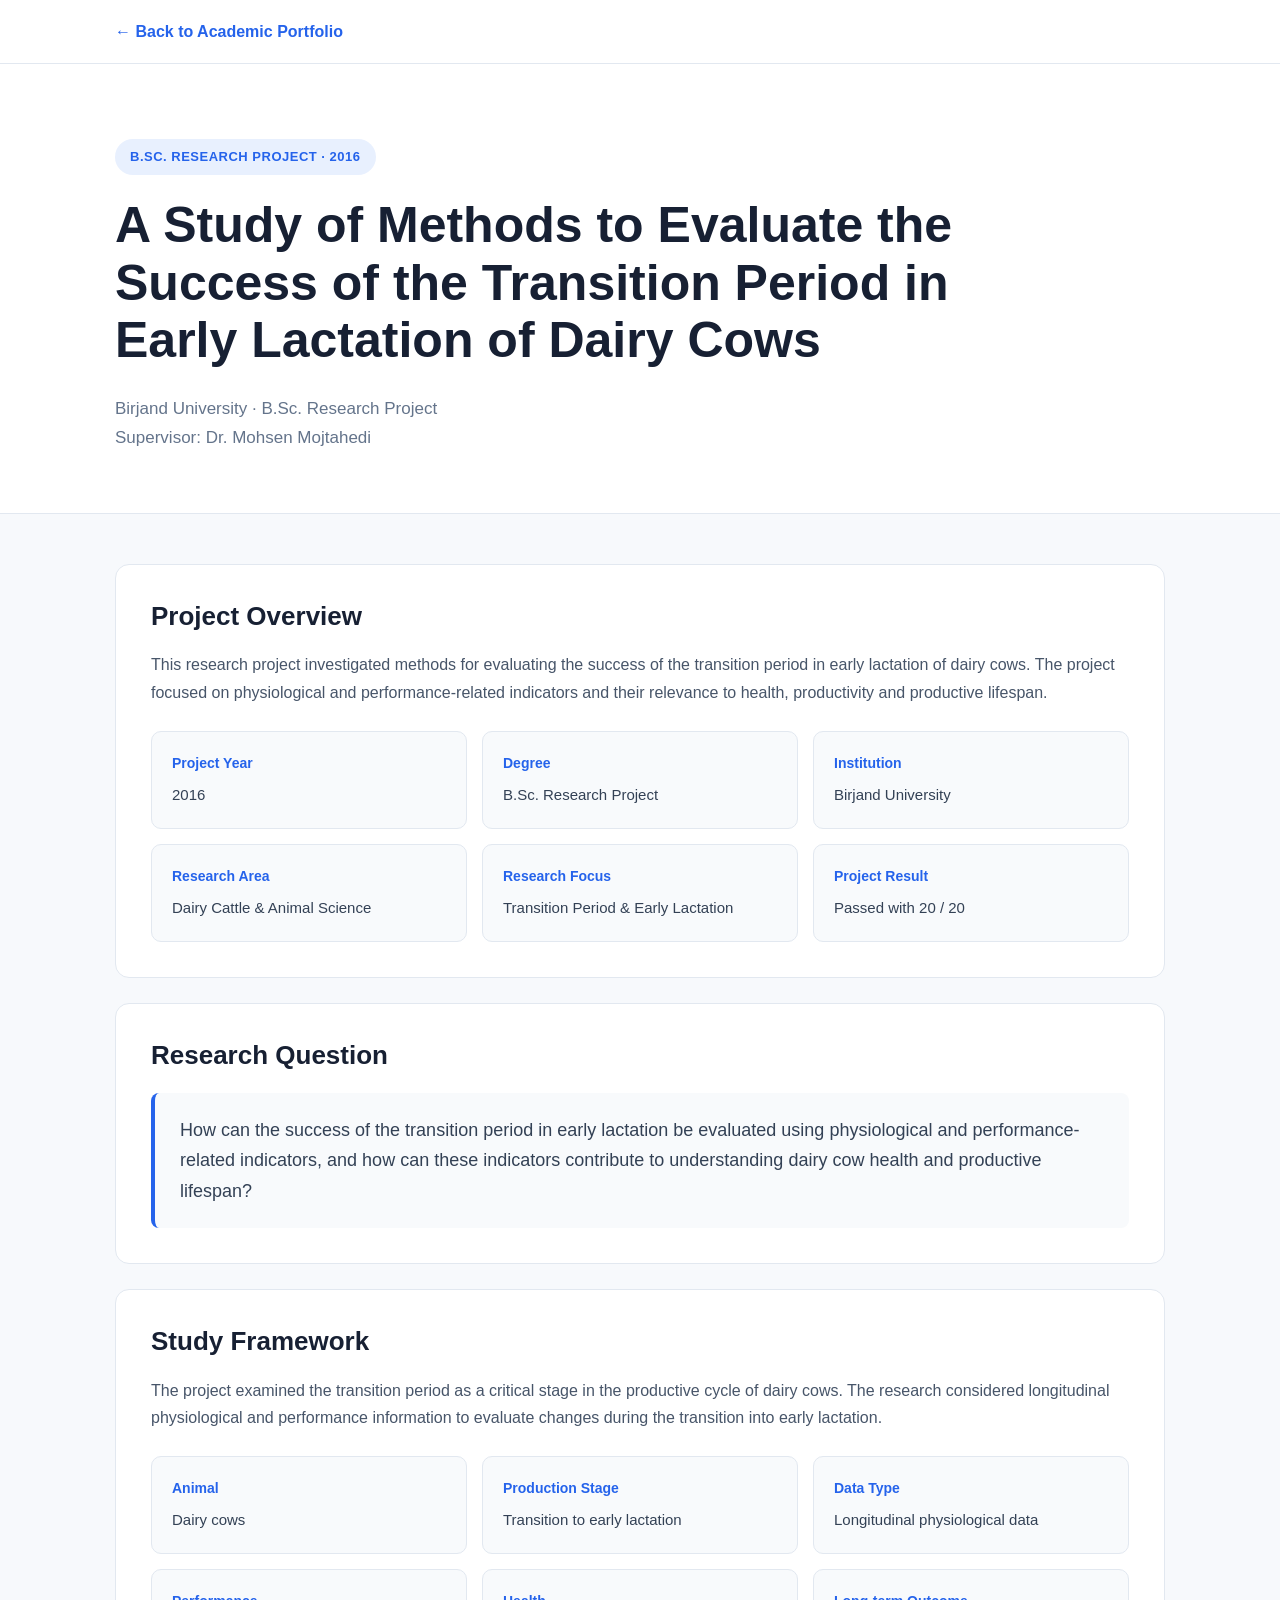
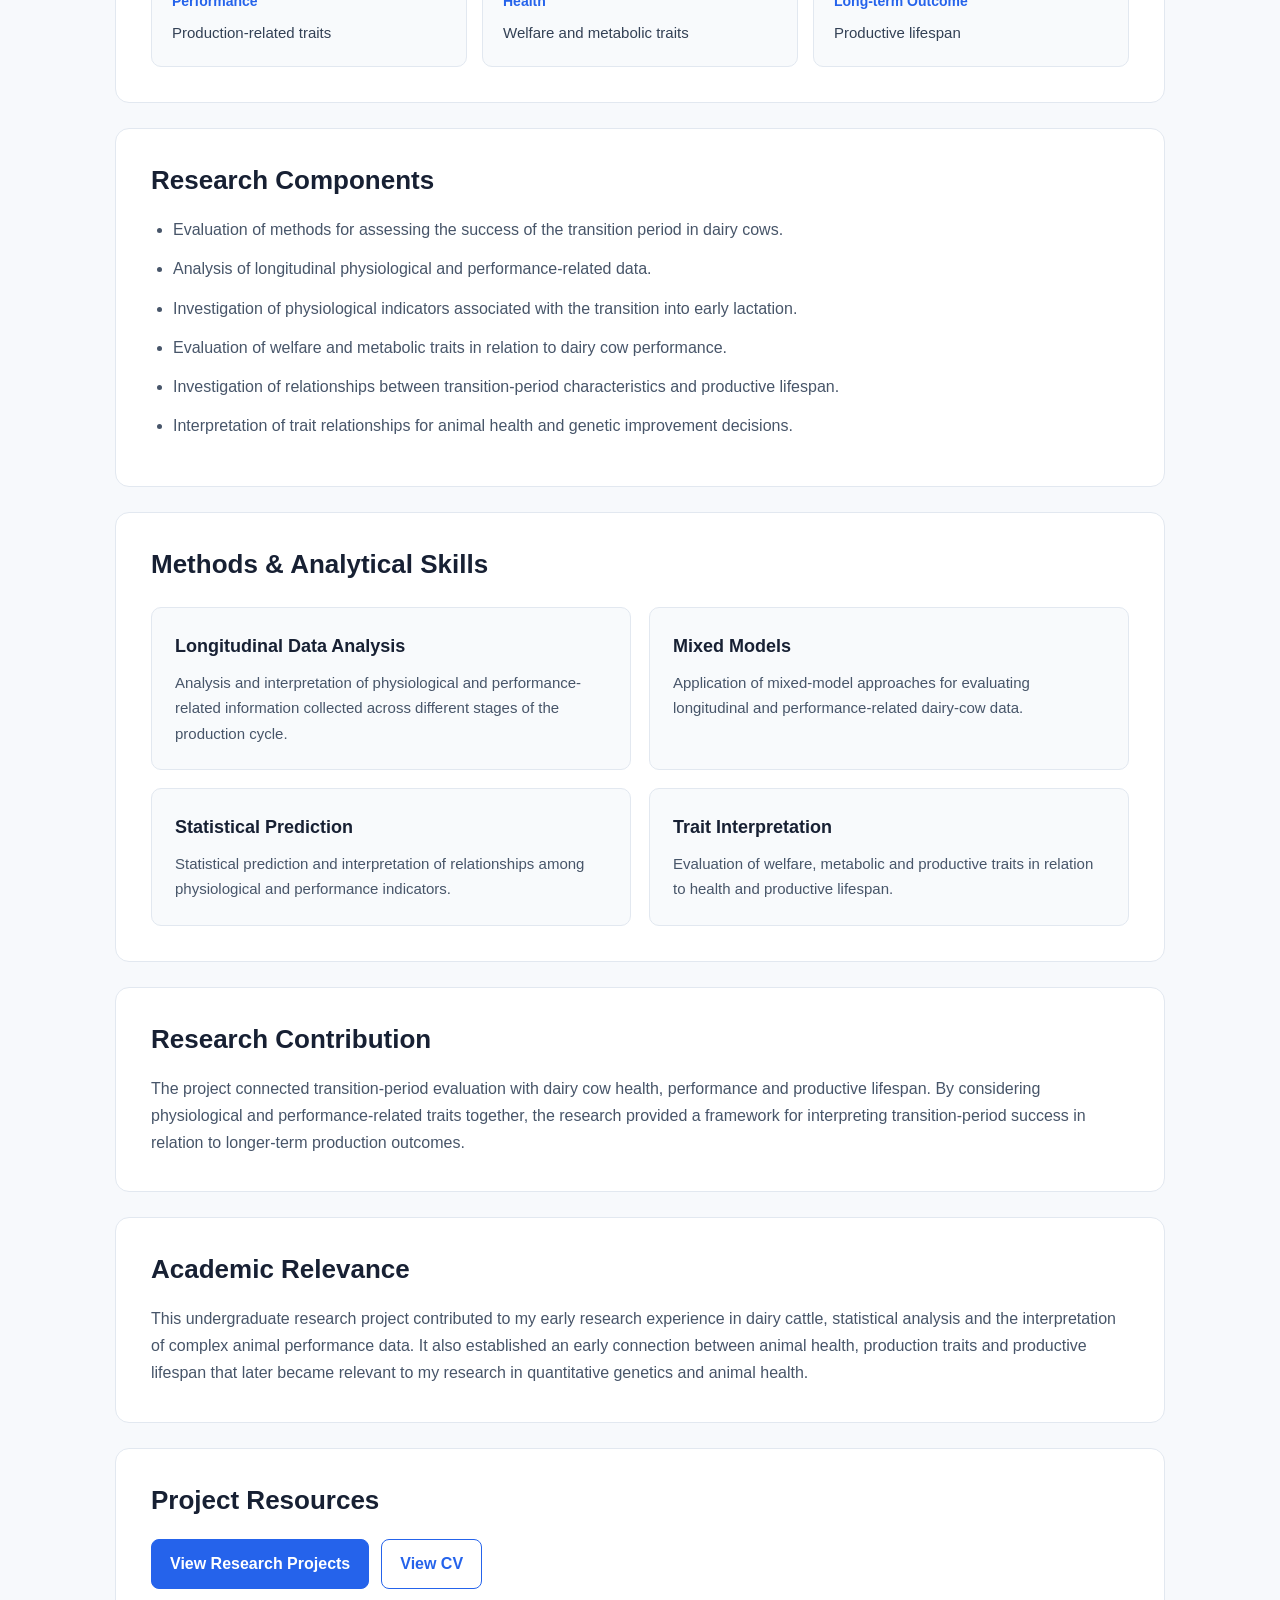
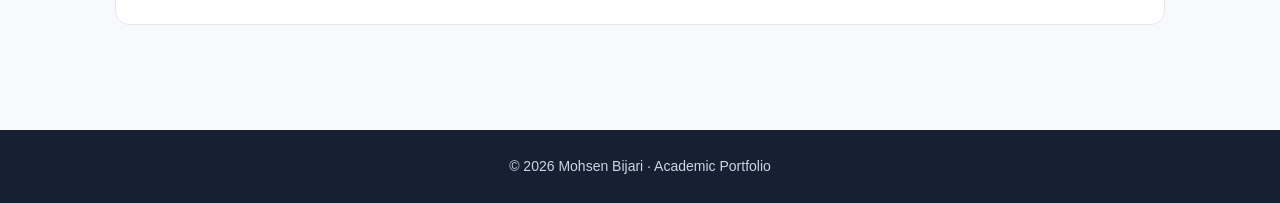
==== commit 26808c6f: "Update dairy-transition-period.html" ====
--- a/projects/dairy-transition-period.html
+++ b/projects/dairy-transition-period.html
@@ -5,16 +5,58 @@
 
     <meta charset="UTF-8">
     <meta name="viewport" content="width=device-width, initial-scale=1.0">
-
+    <title>Dairy Cow Transition Period Research | Mohsen Bijari</title>
+
+<meta name="description"
+      content="B.Sc. research by Mohsen Bijari on evaluating the success of the transition period in early lactation of dairy cows, with longitudinal physiological and performance data, mixed models and statistical prediction.">
+
+<meta name="author" content="Mohsen Bijari">
+<meta name="robots" content="index, follow, max-image-preview:large">
+
+<link rel="canonical"
+      href="https://mohsenbijari.github.io/projects/dairy-transition-period.html">
+
+<meta property="og:type" content="article">
+<meta property="og:title"
+      content="Dairy Cow Transition Period Research | Mohsen Bijari">
+<meta property="og:description"
+      content="B.Sc. research on the dairy cow transition period, longitudinal performance data, statistical modelling, welfare-related traits and productive lifespan.">
+<meta property="og:url"
+      content="https://mohsenbijari.github.io/projects/dairy-transition-period.html">
+<meta property="og:site_name"
+      content="Mohsen Bijari Academic Portfolio">
+
+<meta name="twitter:card" content="summary">
+<meta name="twitter:title"
+      content="Dairy Cow Transition Period Research | Mohsen Bijari">
+<meta name="twitter:description"
+      content="Research on transition-period success, early lactation, dairy cow longevity and statistical modelling.">
     <link rel="stylesheet" href="../style.css">
 
-    <title>Dairy Cow Transition Period | Mohsen Bijari</title>
-
-    <meta
-        name="description"
-        content="B.Sc. research project by Mohsen Bijari investigating methods to evaluate the success of the transition period in early lactation of dairy cows."
-    >
-
+    <script type="application/ld+json">
+{
+  "@context": "https://schema.org",
+  "@type": "ResearchProject",
+  "@id": "https://mohsenbijari.github.io/projects/dairy-transition-period.html#project",
+  "name": "A Study of Methods to Evaluate the Success of the Transition Period in Early Lactation of Dairy Cows",
+  "url": "https://mohsenbijari.github.io/projects/dairy-transition-period.html",
+  "description": "B.Sc. research examining transition-period success in early lactation of dairy cows using longitudinal physiological and performance data.",
+  "creator": {
+    "@type": "Person",
+    "name": "Mohsen Bijari",
+    "url": "https://mohsenbijari.github.io/"
+  },
+  "about": [
+    "Dairy cows",
+    "Transition period",
+    "Early lactation",
+    "Longevity",
+    "Animal welfare",
+    "Statistical modelling"
+  ],
+  "keywords": "dairy cow transition period, early lactation, dairy cattle, longevity, animal welfare, statistical modelling"
+}
+    </script>
 </head>
 
 
--- a/style.css
+++ b/style.css
@@ -1,6 +1,6 @@
 /* =========================================
    MOHSEN BIJARI — ACADEMIC PORTFOLIO
-   GLOBAL STYLESHEET
+   UNIFIED GLOBAL STYLESHEET
 ========================================= */
 
 * {
@@ -27,7 +27,7 @@
 
 .container {
     width: min(1050px, 92%);
-    margin: auto;
+    margin: 0 auto;
 }
 
 
@@ -37,7 +37,7 @@
 
 nav {
     background: #ffffff;
-    border-bottom: 1px solid #e5e7eb;
+    border-bottom: 1px solid #e2e8f0;
     padding: 18px 0;
 }
 
@@ -45,6 +45,7 @@
     display: flex;
     justify-content: space-between;
     align-items: center;
+    gap: 20px;
 }
 
 .back-link {
@@ -64,17 +65,24 @@
 .project-header {
     background: #ffffff;
     padding: 75px 0 60px;
-    border-bottom: 1px solid #e5e7eb;
+    border-bottom: 1px solid #e2e8f0;
+}
+
+.project-label,
+.section-label {
+    display: inline-block;
+    color: #2563eb;
+    font-size: 13px;
+    font-weight: 700;
+    letter-spacing: 1.5px;
+    text-transform: uppercase;
 }
 
 .project-label {
-    display: inline-block;
     background: #e8f0fe;
-    color: #2563eb;
     padding: 7px 15px;
     border-radius: 20px;
-    font-size: 14px;
-    font-weight: 700;
+    letter-spacing: 0.5px;
     margin-bottom: 22px;
 }
 
@@ -99,24 +107,66 @@
 main {
     padding: 50px 0 80px;
 }
+
+
+/* =========================================
+   UNIVERSAL SECTION
+========================================= */
 
 .section {
     background: #ffffff;
     padding: 35px;
     margin-bottom: 25px;
     border-radius: 14px;
-    border: 1px solid #e5e7eb;
-}
-
-.section h2 {
+    border: 1px solid #e2e8f0;
+}
+
+.section-header {
+    margin-bottom: 30px;
+}
+
+.section h2,
+.section-header h2 {
+    color: #172033;
     font-size: 26px;
-    color: #172033;
+    line-height: 1.3;
     margin-bottom: 18px;
 }
 
-.section p {
-    color: #475569;
-    font-size: 17px;
+.section-header h2 {
+    margin-bottom: 10px;
+}
+
+.section p,
+.section-header p {
+    color: #475569;
+    font-size: 16px;
+}
+
+.section-label {
+    margin-bottom: 8px;
+    color: #64748b;
+}
+
+
+/* =========================================
+   UNIVERSAL CARD SYSTEM
+========================================= */
+
+.overview-card,
+.method-card,
+.research-card,
+.publication-card,
+.experience-card,
+.education-card,
+.skill-card,
+.award-card,
+.professional-card,
+.cv-content,
+.contact-card {
+    background: #f8fafc;
+    border: 1px solid #e2e8f0;
+    border-radius: 10px;
 }
 
 
@@ -132,22 +182,20 @@
 }
 
 .overview-card {
-    background: #f8fafc;
-    border: 1px solid #e2e8f0;
-    border-radius: 10px;
     padding: 20px;
 }
 
 .overview-card strong {
     display: block;
     color: #2563eb;
-    font-size: 15px;
+    font-size: 14px;
+    font-weight: 700;
     margin-bottom: 5px;
 }
 
 .overview-card span {
     color: #334155;
-    font-size: 16px;
+    font-size: 15px;
 }
 
 
@@ -164,7 +212,7 @@
 }
 
 .research-question p {
-    font-size: 19px;
+    font-size: 18px;
     color: #334155;
 }
 
@@ -182,9 +230,6 @@
 
 .method-card {
     padding: 23px;
-    background: #f8fafc;
-    border: 1px solid #e2e8f0;
-    border-radius: 10px;
 }
 
 .method-card h3 {
@@ -211,6 +256,56 @@
     margin-bottom: 12px;
     color: #475569;
     font-size: 16px;
+}
+
+
+/* =========================================
+   RESEARCH & PUBLICATIONS GRIDS
+========================================= */
+
+.research-grid,
+.publications-grid {
+    display: grid;
+    grid-template-columns: repeat(2, 1fr);
+    gap: 20px;
+}
+
+.research-card,
+.publication-card {
+    padding: 28px;
+}
+
+.research-card h3,
+.publication-card h3 {
+    color: #172033;
+    font-size: 20px;
+    line-height: 1.4;
+    margin-bottom: 10px;
+}
+
+.research-card p,
+.publication-card p {
+    color: #475569;
+    font-size: 15px;
+    line-height: 1.7;
+}
+
+
+/* =========================================
+   GENERIC LINKS
+========================================= */
+
+.research-link,
+.publication-link {
+    display: inline-block;
+    margin-top: 18px;
+    color: #2563eb;
+    font-weight: 600;
+}
+
+.research-link:hover,
+.publication-link:hover {
+    text-decoration: underline;
 }
 
 
@@ -243,137 +338,6 @@
     margin-bottom: 12px;
 }
 
-.publication-link {
-    color: #2563eb;
-    font-weight: 600;
-}
-
-.publication-link:hover {
-    text-decoration: underline;
-}
-
-
-/* =========================================
-   BUTTONS
-========================================= */
-
-.buttons {
-    display: flex;
-    flex-wrap: wrap;
-    gap: 12px;
-    margin-top: 25px;
-}
-
-.button {
-    display: inline-block;
-    padding: 11px 18px;
-    border-radius: 8px;
-    border: 1px solid #2563eb;
-    color: #2563eb;
-    font-weight: 600;
-    transition: 0.2s;
-}
-
-.button:hover {
-    background: #2563eb;
-    color: #ffffff;
-}
-
-.button-primary {
-    background: #2563eb;
-    color: #ffffff;
-}
-
-.button-primary:hover {
-    background: #1d4ed8;
-}
-
-
-/* =========================================
-   FOOTER
-========================================= */
-
-footer {
-    background: #172033;
-    color: #cbd5e1;
-    text-align: center;
-    padding: 25px;
-    font-size: 14px;
-}
-
-
-/* =========================================
-   HOMEPAGE COMPONENTS
-========================================= */
-
-.section-header {
-    margin-bottom: 45px;
-}
-
-.section-label {
-    font-size: 13px;
-    letter-spacing: 2px;
-    text-transform: uppercase;
-    color: #777;
-    margin-bottom: 10px;
-}
-
-.section-header h2 {
-    font-size: 34px;
-    line-height: 1.25;
-    margin-bottom: 12px;
-}
-
-.section-header p {
-    color: #777;
-}
-
-
-/* =========================================
-   RESEARCH / PUBLICATION CARDS
-========================================= */
-
-.research-grid,
-.publications-grid {
-    display: grid;
-    grid-template-columns: repeat(3, 1fr);
-    gap: 25px;
-}
-
-.research-card,
-.publication-card {
-    background: #ffffff;
-    border: 1px solid #e2e2e2;
-    padding: 30px;
-}
-
-.research-card h3,
-.publication-card h3 {
-    margin-bottom: 15px;
-}
-
-.research-card p,
-.publication-card p {
-    color: #555;
-}
-
-
-/* =========================================
-   GENERIC LINKS
-========================================= */
-
-.research-link {
-    display: inline-block;
-    margin-top: 20px;
-    text-decoration: none;
-    font-weight: 600;
-    color: #2563eb;
-}
-
-.research-link:hover {
-    text-decoration: underline;
-}
-
 
 /* =========================================
    TIMELINE
@@ -388,7 +352,7 @@
 .timeline-item {
     position: relative;
     padding: 0 0 45px 40px;
-    border-left: 1px solid #d8d8d8;
+    border-left: 1px solid #e2e8f0;
 }
 
 .timeline-item:last-child {
@@ -408,56 +372,399 @@
 }
 
 .timeline-year {
+    color: #64748b;
     font-size: 13px;
+    font-weight: 700;
     letter-spacing: 1.5px;
     text-transform: uppercase;
-    color: #777;
     margin-bottom: 8px;
 }
 
 .timeline-title {
+    color: #172033;
     font-size: 21px;
+    line-height: 1.4;
     margin-bottom: 8px;
 }
 
 .timeline-description {
-    color: #555;
-}
-
-
-/* =========================================
-   MOBILE
+    color: #475569;
+    font-size: 16px;
+}
+
+
+/* =========================================
+   RESEARCH EXPERIENCE
+========================================= */
+
+.experience-grid {
+    display: grid;
+    grid-template-columns: repeat(3, 1fr);
+    gap: 18px;
+}
+
+.experience-card {
+    padding: 25px;
+}
+
+.experience-year {
+    color: #2563eb;
+    font-size: 14px;
+    font-weight: 700;
+    margin-bottom: 10px;
+}
+
+.experience-card h3 {
+    color: #172033;
+    font-size: 20px;
+    line-height: 1.4;
+    margin-bottom: 6px;
+}
+
+.experience-card h4 {
+    color: #475569;
+    font-size: 15px;
+    margin-bottom: 15px;
+    font-weight: 600;
+}
+
+.experience-card p {
+    color: #475569;
+    font-size: 15px;
+    margin: 0;
+}
+
+
+/* =========================================
+   EDUCATION
+========================================= */
+
+.education-grid {
+    display: grid;
+    grid-template-columns: repeat(2, 1fr);
+    gap: 20px;
+}
+
+.education-card {
+    padding: 28px;
+}
+
+.education-period {
+    color: #2563eb;
+    font-size: 14px;
+    font-weight: 700;
+    letter-spacing: 0.5px;
+    margin-bottom: 12px;
+}
+
+.education-card h3 {
+    color: #172033;
+    font-size: 21px;
+    line-height: 1.4;
+    margin-bottom: 7px;
+}
+
+.education-card h4 {
+    color: #475569;
+    font-size: 15px;
+    margin-bottom: 3px;
+    font-weight: 600;
+}
+
+.education-location {
+    color: #64748b;
+    font-size: 14px;
+    margin-bottom: 22px;
+}
+
+.education-detail {
+    border-top: 1px solid #e2e8f0;
+    padding-top: 17px;
+    margin-top: 17px;
+}
+
+.education-detail strong {
+    display: block;
+    color: #2563eb;
+    font-size: 14px;
+    margin-bottom: 6px;
+}
+
+.education-detail p {
+    color: #475569;
+    font-size: 15px;
+    line-height: 1.7;
+    margin: 0 0 10px;
+}
+
+.education-detail p:last-child {
+    margin-bottom: 0;
+}
+
+
+/* =========================================
+   SKILLS
+========================================= */
+
+.skills-grid {
+    display: grid;
+    grid-template-columns: repeat(2, 1fr);
+    gap: 18px;
+}
+
+.skill-card {
+    padding: 25px;
+}
+
+.skill-card h3 {
+    color: #172033;
+    font-size: 19px;
+    margin-bottom: 18px;
+}
+
+.skill-tags {
+    display: flex;
+    flex-wrap: wrap;
+    gap: 8px;
+}
+
+.skill-tags span {
+    display: inline-block;
+    background: #e8f0fe;
+    color: #2563eb;
+    border-radius: 20px;
+    padding: 6px 12px;
+    font-size: 13px;
+    font-weight: 600;
+}
+
+
+/* =========================================
+   AWARDS
+========================================= */
+
+.awards-grid {
+    display: grid;
+    grid-template-columns: repeat(2, 1fr);
+    gap: 18px;
+}
+
+.award-card {
+    padding: 25px;
+}
+
+.award-year {
+    color: #2563eb;
+    font-size: 14px;
+    font-weight: 700;
+    letter-spacing: 0.5px;
+    margin-bottom: 10px;
+}
+
+.award-card h3 {
+    color: #172033;
+    font-size: 19px;
+    line-height: 1.4;
+    margin-bottom: 10px;
+}
+
+.award-card p {
+    color: #475569;
+    font-size: 15px;
+    line-height: 1.7;
+}
+
+
+/* =========================================
+   PROFESSIONAL EXPERIENCE
+========================================= */
+
+.professional-grid {
+    display: grid;
+    grid-template-columns: repeat(2, 1fr);
+    gap: 20px;
+}
+
+.professional-card {
+    padding: 28px;
+}
+
+.professional-period {
+    color: #2563eb;
+    font-size: 14px;
+    font-weight: 700;
+    letter-spacing: 0.5px;
+    margin-bottom: 10px;
+}
+
+.professional-card h3 {
+    color: #172033;
+    font-size: 20px;
+    line-height: 1.4;
+    margin-bottom: 6px;
+}
+
+.professional-card h4 {
+    color: #475569;
+    font-size: 15px;
+    margin-bottom: 15px;
+    font-weight: 600;
+}
+
+.professional-card p {
+    color: #475569;
+    font-size: 15px;
+    line-height: 1.7;
+}
+
+
+/* =========================================
+   CV
+========================================= */
+
+.cv-content {
+    padding: 30px;
+}
+
+.cv-text h3 {
+    color: #172033;
+    font-size: 21px;
+    margin-bottom: 10px;
+}
+
+.cv-text p {
+    color: #475569;
+    font-size: 16px;
+    line-height: 1.7;
+    max-width: 750px;
+}
+
+.cv-actions,
+.buttons {
+    display: flex;
+    flex-wrap: wrap;
+    gap: 12px;
+    margin-top: 22px;
+}
+
+
+/* =========================================
+   BUTTONS
+========================================= */
+
+.button {
+    display: inline-block;
+    padding: 10px 18px;
+    border-radius: 8px;
+    border: 1px solid #2563eb;
+    color: #2563eb;
+    font-weight: 600;
+    transition: 0.2s ease;
+}
+
+.button:hover {
+    background: #2563eb;
+    color: #ffffff;
+}
+
+.button-primary {
+    background: #2563eb;
+    color: #ffffff;
+}
+
+.button-primary:hover {
+    background: #1d4ed8;
+}
+
+
+/* =========================================
+   CONTACT
+========================================= */
+
+.contact-grid {
+    display: grid;
+    grid-template-columns: repeat(2, 1fr);
+    gap: 18px;
+}
+
+.contact-card {
+    padding: 25px;
+}
+
+.contact-card h3 {
+    color: #172033;
+    font-size: 18px;
+    margin-bottom: 8px;
+}
+
+.contact-card p {
+    color: #475569;
+    margin: 0;
+    font-size: 15px;
+}
+
+.contact-card a {
+    color: #2563eb;
+    word-break: break-word;
+}
+
+.contact-card a:hover {
+    text-decoration: underline;
+}
+
+
+/* =========================================
+   FOOTER
+========================================= */
+
+footer {
+    background: #172033;
+    color: #cbd5e1;
+    text-align: center;
+    padding: 25px;
+    font-size: 14px;
+}
+
+
+/* =========================================
+   RESPONSIVE DESIGN
 ========================================= */
 
 @media (max-width: 750px) {
+
+    .container {
+        width: min(92%, 650px);
+    }
 
     .project-header {
         padding: 50px 0 45px;
     }
 
+    main {
+        padding: 35px 0 60px;
+    }
+
     .section {
         padding: 25px;
+        margin-bottom: 20px;
+    }
+
+    .section h2,
+    .section-header h2 {
+        font-size: 24px;
     }
 
     .overview {
         grid-template-columns: 1fr 1fr;
     }
 
-    .methods {
-        grid-template-columns: 1fr;
-    }
-
-    .research-grid,
-    .publications-grid {
-        grid-template-columns: 1fr 1fr;
-    }
-
-}
-
-
-@media (max-width: 480px) {
-
-    .overview {
+    .methods,
+    .experience-grid,
+    .education-grid,
+    .skills-grid,
+    .awards-grid,
+    .professional-grid,
+    .contact-grid {
         grid-template-columns: 1fr;
     }
 
@@ -466,4 +773,48 @@
         grid-template-columns: 1fr;
     }
 
-}
+    .timeline-item {
+        padding-left: 30px;
+    }
+
+    .nav-inner {
+        align-items: flex-start;
+    }
+}
+
+
+@media (max-width: 480px) {
+
+    .section {
+        padding: 22px;
+    }
+
+    .overview {
+        grid-template-columns: 1fr;
+    }
+
+    h1 {
+        font-size: 34px;
+    }
+
+    .project-meta {
+        font-size: 15px;
+    }
+
+    .research-question {
+        padding: 18px 20px;
+    }
+
+    .research-question p {
+        font-size: 16px;
+    }
+
+    .cv-content {
+        padding: 22px;
+    }
+
+    .button {
+        width: 100%;
+        text-align: center;
+    }
+   }
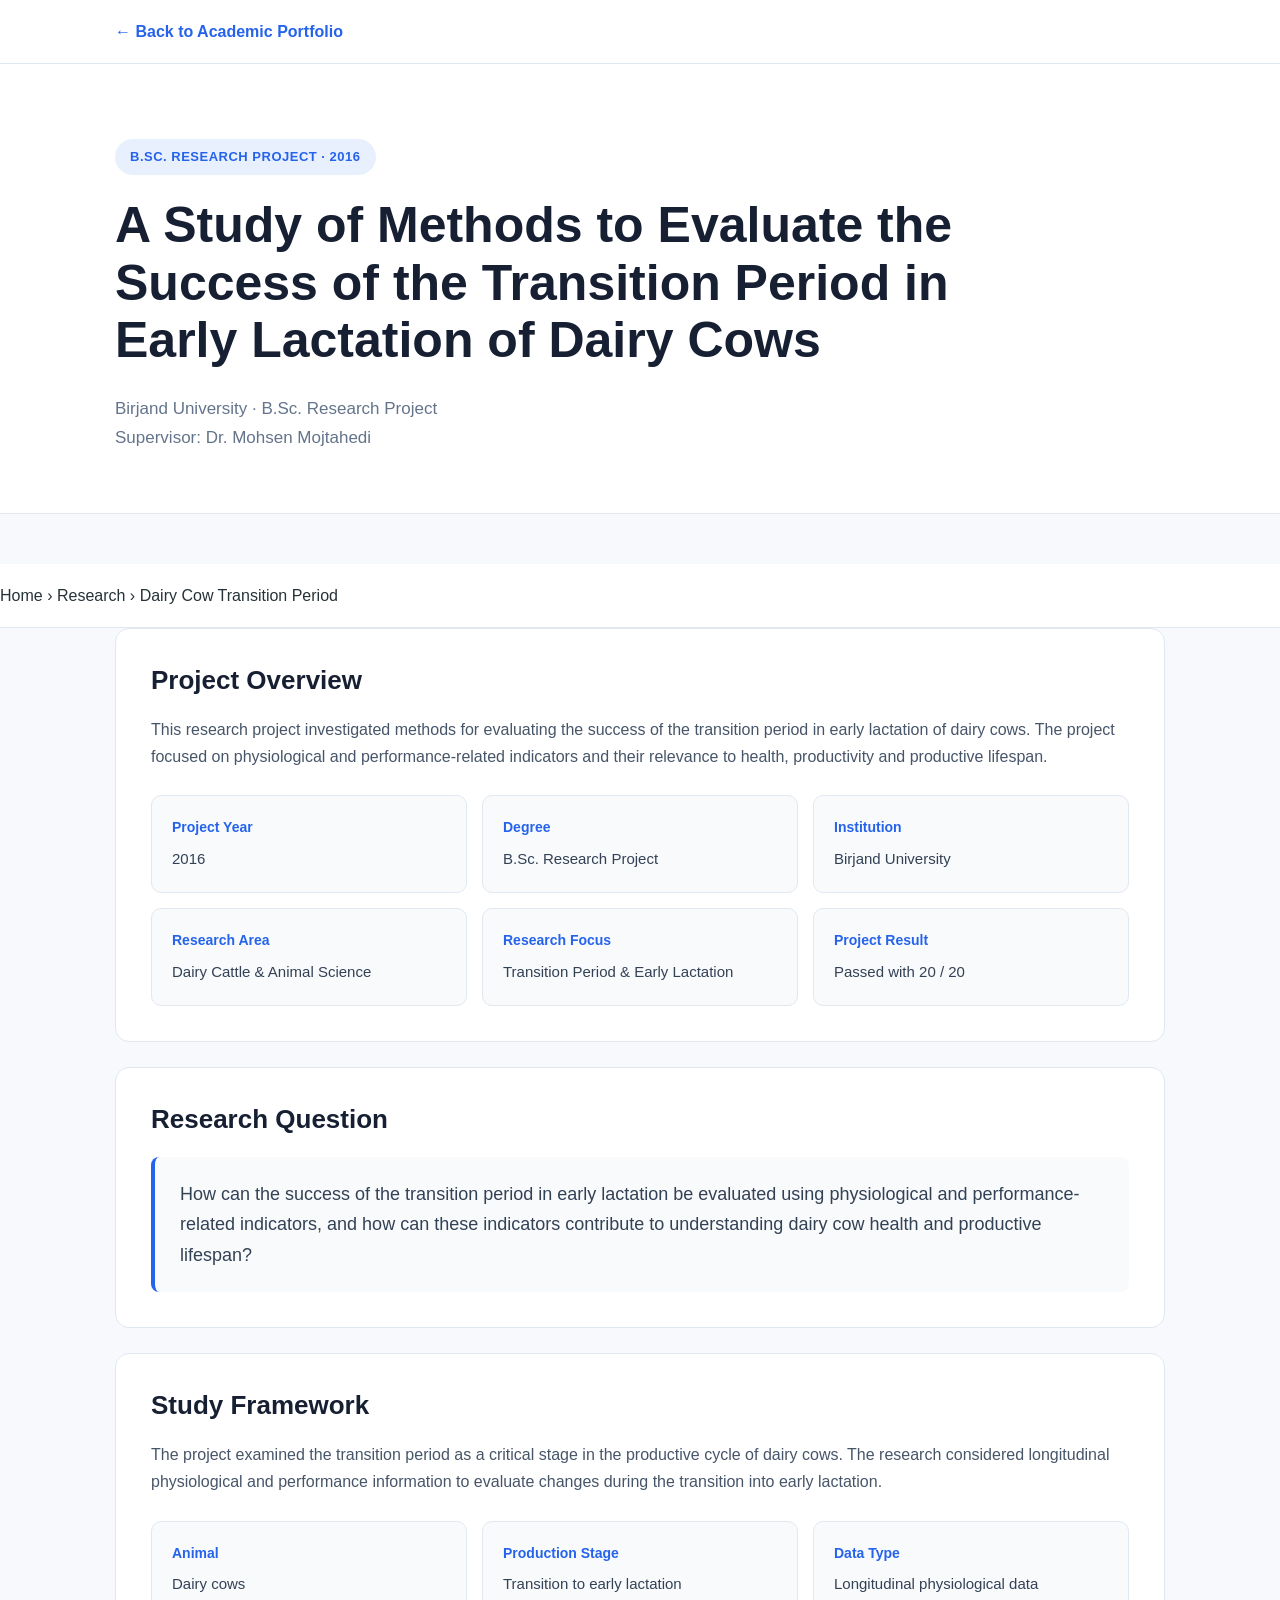
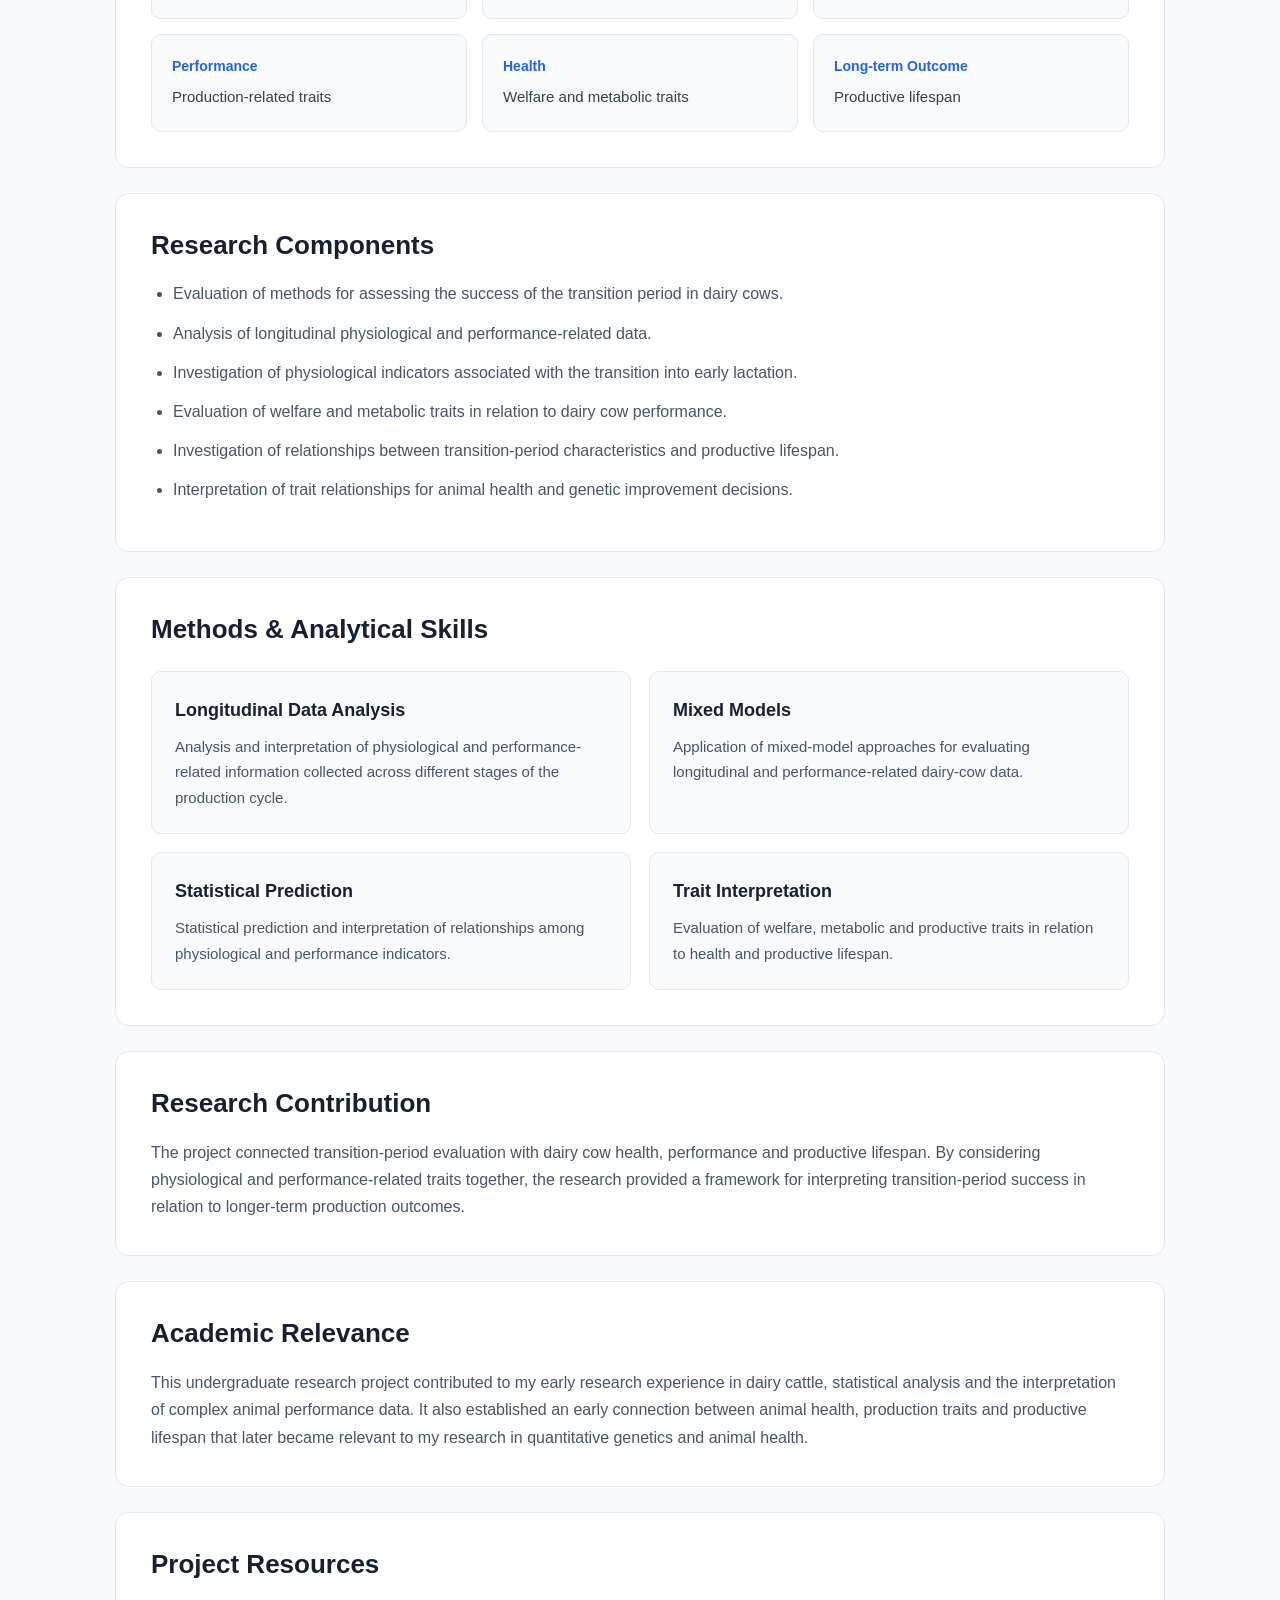
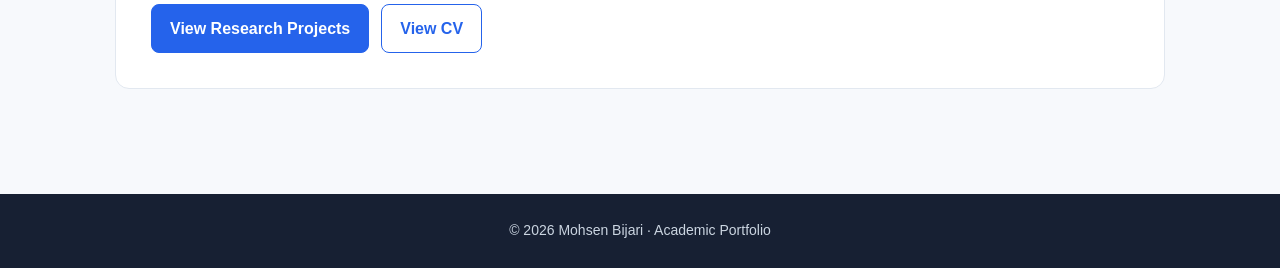
==== commit 864552fd: "Update dairy-transition-period.html" ====
--- a/projects/dairy-transition-period.html
+++ b/projects/dairy-transition-period.html
@@ -57,6 +57,33 @@
   "keywords": "dairy cow transition period, early lactation, dairy cattle, longevity, animal welfare, statistical modelling"
 }
     </script>
+<script type="application/ld+json">
+{
+  "@context": "https://schema.org",
+  "@type": "BreadcrumbList",
+  "itemListElement": [
+    {
+      "@type": "ListItem",
+      "position": 1,
+      "name": "Home",
+      "item": "https://mohsenbijari.github.io/"
+    },
+    {
+      "@type": "ListItem",
+      "position": 2,
+      "name": "Research",
+      "item": "https://mohsenbijari.github.io/#research"
+    },
+    {
+      "@type": "ListItem",
+      "position": 3,
+      "name": "Dairy Cow Transition Period",
+      "item": "https://mohsenbijari.github.io/projects/dairy-transition-period.html"
+    }
+  ]
+}
+</script>
+    
 </head>
 
 
@@ -107,6 +134,13 @@
 
 
     <main>
+        <nav class="breadcrumb" aria-label="Breadcrumb">
+    <a href="../index.html">Home</a>
+    <span>›</span>
+    <a href="../index.html#research">Research</a>
+    <span>›</span>
+    <span>Dairy Cow Transition Period</span>
+        </nav>
 
         <div class="container">
 
